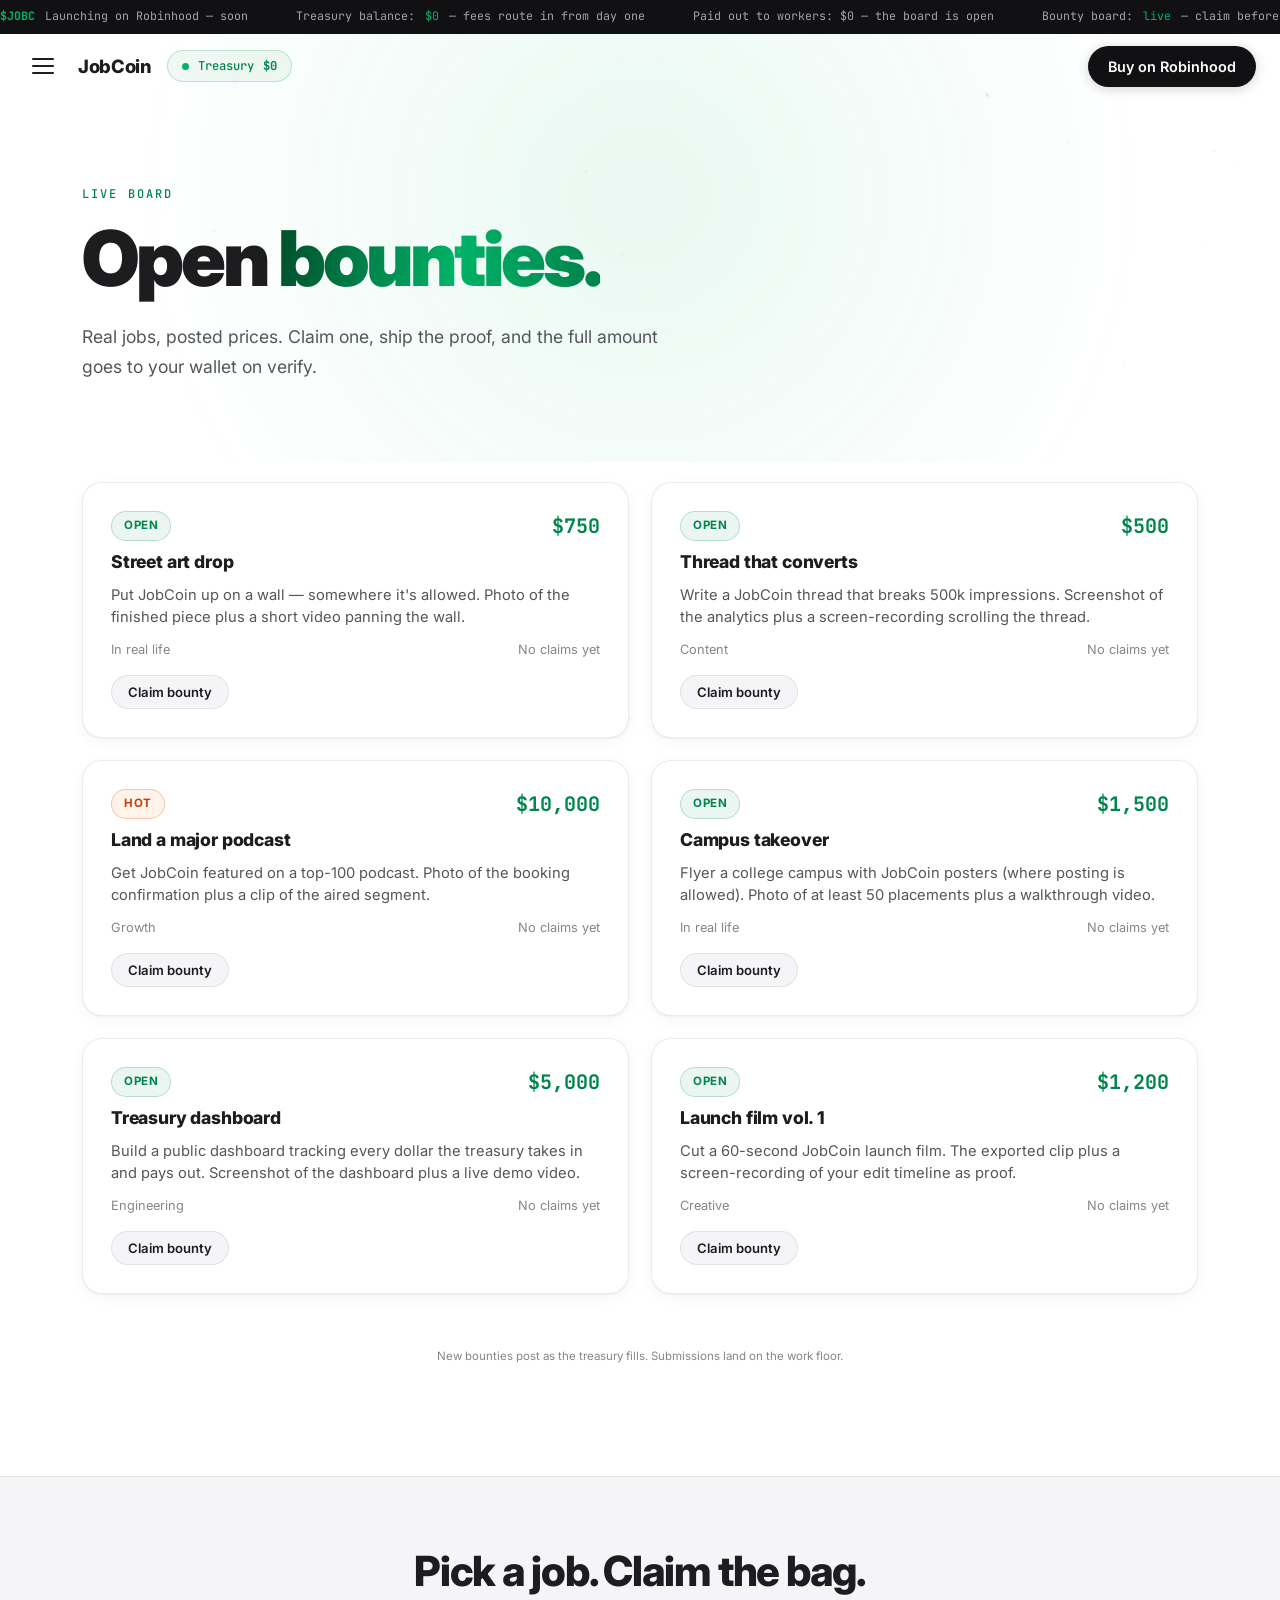
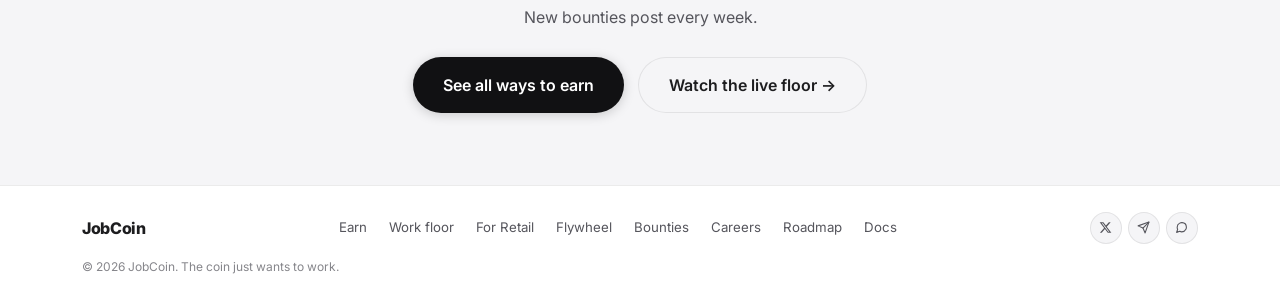
==== bounties.html @ 33c4b246 "first commit Co-authored-by: Cursor <cursoragent@cursor.com>" ====
<!DOCTYPE html>
<html lang="en">
<head>
  <meta charset="UTF-8" />
  <meta name="viewport" content="width=device-width, initial-scale=1.0" />
  <title>Bounties — JobCoin</title>
  <meta name="description" content="Real tasks with posted rewards. Do the job, submit proof, get paid to your wallet." />
  <link rel="preconnect" href="https://fonts.googleapis.com" />
  <link rel="preconnect" href="https://fonts.gstatic.com" crossorigin />
  <link href="https://fonts.googleapis.com/css2?family=Inter:wght@400;500;600;700;800;900&family=JetBrains+Mono:wght@400;500;700&display=swap" rel="stylesheet" />
  <link rel="icon" type="image/png" href="img/favicon.png" />
  <link rel="stylesheet" href="css/style.css" />
</head>
<body>

  <canvas id="bg-canvas"></canvas>

  <header class="topbar" id="nav">
    <div class="ticker-wrap">
      <div class="ticker" id="ticker"></div>
    </div>
    <div class="nav-inner">
      <div class="nav-left">
        <button class="nav-burger" id="nav-burger" aria-label="Menu">
          <span></span><span></span><span></span>
        </button>
        <a href="index.html" class="nav-logo">JobCoin</a>
        <span class="treasury-pill"><span class="pulse-dot"></span>Treasury <strong>$0</strong></span>
      </div>
      <div class="nav-actions">
        <a href="#" class="btn btn-primary" data-mock="robinhood">Buy on Robinhood</a>
      </div>
    </div>
  </header>

  <aside class="sidebar" id="sidebar" aria-label="Menu">
    <div class="sidebar-head">
      <span class="nav-logo">JobCoin</span>
      <button class="sidebar-close" id="sidebar-close" aria-label="Close menu">&times;</button>
    </div>
    <div class="sidebar-label">The Coin</div>
    <nav class="sidebar-links">
      <a href="index.html">Home</a>
      <a href="earn.html">How you earn</a>
      <a href="work.html">Work floor</a>
      <a href="retail.html">Built for retail</a>
      <a href="flywheel.html">The flywheel</a>
      <a href="bounties.html" class="active">Bounties</a>
      <a href="careers.html">Careers</a>
      <a href="roadmap.html">Roadmap</a>
      <a href="docs.html">Docs</a>
    </nav>
    <div class="sidebar-foot">
      <a href="#" class="btn btn-primary" data-mock="robinhood">Buy JobCoin</a>
      <div class="footer-social">
        <a href="https://x.com/jobcoinonrh?s=11" target="_blank" rel="noopener" aria-label="X">
          <svg width="13" height="13" viewBox="0 0 24 24" fill="currentColor"><path d="M18.244 2.25h3.308l-7.227 8.26 8.502 11.24H16.17l-5.214-6.817L4.99 21.75H1.68l7.73-8.835L1.254 2.25H8.08l4.713 6.231zm-1.161 17.52h1.833L7.084 4.126H5.117z"/></svg>
        </a>
        <a href="#" data-mock="social" aria-label="Telegram">
          <svg width="13" height="13" viewBox="0 0 24 24" fill="none" stroke="currentColor" stroke-width="2" stroke-linecap="round" stroke-linejoin="round"><line x1="22" y1="2" x2="11" y2="13"/><polygon points="22 2 15 22 11 13 2 9 22 2"/></svg>
        </a>
        <a href="#" data-mock="social" aria-label="Discord">
          <svg width="13" height="13" viewBox="0 0 24 24" fill="none" stroke="currentColor" stroke-width="2" stroke-linecap="round" stroke-linejoin="round"><path d="M21 11.5a8.38 8.38 0 0 1-.9 3.8 8.5 8.5 0 0 1-7.6 4.7 8.38 8.38 0 0 1-3.8-.9L3 21l1.9-5.7a8.38 8.38 0 0 1-.9-3.8 8.5 8.5 0 0 1 4.7-7.6 8.38 8.38 0 0 1 3.8-.9h.5a8.48 8.48 0 0 1 8 8v.5z"/></svg>
        </a>
      </div>
    </div>
  </aside>
  <div class="sidebar-overlay" id="sidebar-overlay"></div>

  <!-- ============ PAGE HERO ============ -->
  <section class="page-hero">
    <div class="hero-glow"></div>
    <div class="container">
      <span class="eyebrow reveal">Live Board</span>
      <h1 class="reveal">Open <span class="gradient-text">bounties.</span></h1>
      <p class="lead reveal">
        Real jobs, posted prices. Claim one, ship the proof, and the full
        amount goes to your wallet on verify.
      </p>
    </div>
  </section>

  <!-- ============ OPEN BOUNTIES ============ -->
  <section class="section" style="padding-top: 20px;">
    <div class="container">
      <div class="bounty-grid">
        <div class="bounty tilt reveal">
          <div class="bounty-top">
            <span class="tag tag-live">Open</span>
            <span class="bounty-pay">$750</span>
          </div>
          <h4>Street art drop</h4>
          <p>Put JobCoin up on a wall — somewhere it's allowed. Photo of the finished piece plus a short video panning the wall.</p>
          <div class="bounty-meta">
            <span>In real life</span>
            <span>No claims yet</span>
          </div>
          <button class="btn btn-secondary btn-sm claim-btn"
            data-title="Street art drop"
            data-pay="$750"
            data-type="In real life"
            data-proof="Photo of the finished piece + a short video panning the wall.">Claim bounty</button>
        </div>
        <div class="bounty tilt reveal">
          <div class="bounty-top">
            <span class="tag tag-live">Open</span>
            <span class="bounty-pay">$500</span>
          </div>
          <h4>Thread that converts</h4>
          <p>Write a JobCoin thread that breaks 500k impressions. Screenshot of the analytics plus a screen-recording scrolling the thread.</p>
          <div class="bounty-meta">
            <span>Content</span>
            <span>No claims yet</span>
          </div>
          <button class="btn btn-secondary btn-sm claim-btn"
            data-title="Thread that converts"
            data-pay="$500"
            data-type="Content"
            data-proof="Screenshot of the analytics + a screen-recording scrolling the thread.">Claim bounty</button>
        </div>
        <div class="bounty tilt reveal">
          <div class="bounty-top">
            <span class="tag tag-hot">Hot</span>
            <span class="bounty-pay">$10,000</span>
          </div>
          <h4>Land a major podcast</h4>
          <p>Get JobCoin featured on a top-100 podcast. Photo of the booking confirmation plus a clip of the aired segment.</p>
          <div class="bounty-meta">
            <span>Growth</span>
            <span>No claims yet</span>
          </div>
          <button class="btn btn-secondary btn-sm claim-btn"
            data-title="Land a major podcast"
            data-pay="$10,000"
            data-type="Growth"
            data-proof="Photo of the booking confirmation + a clip of the aired segment.">Claim bounty</button>
        </div>
        <div class="bounty tilt reveal">
          <div class="bounty-top">
            <span class="tag tag-live">Open</span>
            <span class="bounty-pay">$1,500</span>
          </div>
          <h4>Campus takeover</h4>
          <p>Flyer a college campus with JobCoin posters (where posting is allowed). Photo of at least 50 placements plus a walkthrough video.</p>
          <div class="bounty-meta">
            <span>In real life</span>
            <span>No claims yet</span>
          </div>
          <button class="btn btn-secondary btn-sm claim-btn"
            data-title="Campus takeover"
            data-pay="$1,500"
            data-type="In real life"
            data-proof="Photo of at least 50 placements + a walkthrough video.">Claim bounty</button>
        </div>
        <div class="bounty tilt reveal">
          <div class="bounty-top">
            <span class="tag tag-live">Open</span>
            <span class="bounty-pay">$5,000</span>
          </div>
          <h4>Treasury dashboard</h4>
          <p>Build a public dashboard tracking every dollar the treasury takes in and pays out. Screenshot of the dashboard plus a live demo video.</p>
          <div class="bounty-meta">
            <span>Engineering</span>
            <span>No claims yet</span>
          </div>
          <button class="btn btn-secondary btn-sm claim-btn"
            data-title="Treasury dashboard"
            data-pay="$5,000"
            data-type="Engineering"
            data-proof="Screenshot of the dashboard + a live demo video.">Claim bounty</button>
        </div>
        <div class="bounty tilt reveal">
          <div class="bounty-top">
            <span class="tag tag-live">Open</span>
            <span class="bounty-pay">$1,200</span>
          </div>
          <h4>Launch film vol. 1</h4>
          <p>Cut a 60-second JobCoin launch film. The exported clip plus a screen-recording of your edit timeline as proof.</p>
          <div class="bounty-meta">
            <span>Creative</span>
            <span>No claims yet</span>
          </div>
          <button class="btn btn-secondary btn-sm claim-btn"
            data-title="Launch film vol. 1"
            data-pay="$1,200"
            data-type="Creative"
            data-proof="The exported clip + a screen-recording of your edit timeline.">Claim bounty</button>
        </div>
      </div>
      <div class="section-cta reveal">
        <span class="composer-note" style="margin: 0;">New bounties post as the treasury fills. Submissions land on the work floor.</span>
      </div>
    </div>
  </section>

  <!-- ============ CTA ============ -->
  <section class="cta-band">
    <div class="container reveal">
      <h2>Pick a job. Claim the bag.</h2>
      <p>New bounties post every week.</p>
      <div class="hero-cta">
        <a href="earn.html" class="btn btn-primary btn-lg">See all ways to earn</a>
        <a href="work.html#floor" class="btn btn-secondary btn-lg">Watch the live floor →</a>
      </div>
    </div>
  </section>

  <footer class="footer">
    <div class="container footer-row">
      <a href="index.html" class="footer-logo">JobCoin</a>
      <nav class="footer-links">
        <a href="earn.html">Earn</a>
        <a href="work.html">Work floor</a>
        <a href="retail.html">For Retail</a>
        <a href="flywheel.html">Flywheel</a>
        <a href="bounties.html">Bounties</a>
        <a href="careers.html">Careers</a>
        <a href="roadmap.html">Roadmap</a>
        <a href="docs.html">Docs</a>
      </nav>
      <div class="footer-social">
        <a href="https://x.com/jobcoinonrh?s=11" target="_blank" rel="noopener" aria-label="X">
          <svg width="13" height="13" viewBox="0 0 24 24" fill="currentColor"><path d="M18.244 2.25h3.308l-7.227 8.26 8.502 11.24H16.17l-5.214-6.817L4.99 21.75H1.68l7.73-8.835L1.254 2.25H8.08l4.713 6.231zm-1.161 17.52h1.833L7.084 4.126H5.117z"/></svg>
        </a>
        <a href="#" data-mock="social" aria-label="Telegram">
          <svg width="13" height="13" viewBox="0 0 24 24" fill="none" stroke="currentColor" stroke-width="2" stroke-linecap="round" stroke-linejoin="round"><line x1="22" y1="2" x2="11" y2="13"/><polygon points="22 2 15 22 11 13 2 9 22 2"/></svg>
        </a>
        <a href="#" data-mock="social" aria-label="Discord">
          <svg width="13" height="13" viewBox="0 0 24 24" fill="none" stroke="currentColor" stroke-width="2" stroke-linecap="round" stroke-linejoin="round"><path d="M21 11.5a8.38 8.38 0 0 1-.9 3.8 8.5 8.5 0 0 1-7.6 4.7 8.38 8.38 0 0 1-3.8-.9L3 21l1.9-5.7a8.38 8.38 0 0 1-.9-3.8 8.5 8.5 0 0 1 4.7-7.6 8.38 8.38 0 0 1 3.8-.9h.5a8.48 8.48 0 0 1 8 8v.5z"/></svg>
        </a>
      </div>
    </div>
    <div class="container footer-note">© 2026 JobCoin. The coin just wants to work.</div>
  </footer>

  <!-- ============ CLAIM WIZARD MODAL ============ -->
  <div class="modal-overlay" id="wiz-overlay">
    <div class="modal" role="dialog" aria-modal="true">
      <div class="modal-head">
        <div class="modal-title"><b id="wiz-bounty-name">Bounty</b><span id="wiz-type">Type</span></div>
        <button class="modal-close" id="wiz-close" aria-label="Close">&times;</button>
      </div>
      <div class="wiz-progress"><i class="on"></i><i></i><i></i><i></i><i></i></div>

      <!-- Step 1: claim -->
      <div class="wiz-step on">
        <span class="wiz-kicker">Step 1 of 5 — Claim</span>
        <h4>Claim this bounty</h4>
        <p>Claiming reserves your spot. You can work on it right away — the reward is paid once your proof is verified.</p>
        <div class="wiz-reward">
          <span>Posted reward</span>
          <b id="wiz-reward-amount">$0</b>
        </div>
        <div class="wiz-reqs">
          <div class="wiz-req"><i>✓</i><span id="wiz-proof-note">Proof requirements.</span></div>
          <div class="wiz-req"><i>✓</i><span>The posted amount is the paid amount — no cuts, no fees off your end.</span></div>
          <div class="wiz-req"><i>✓</i><span>Verification usually completes within 24–48 hours of submission.</span></div>
        </div>
        <div class="wiz-actions">
          <button class="btn btn-primary" id="wiz-claim">Claim &amp; start</button>
        </div>
      </div>

      <!-- Step 2: proof uploads -->
      <div class="wiz-step">
        <span class="wiz-kicker">Step 2 of 5 — Proof</span>
        <h4>Submit your two proofs</h4>
        <p>Every bounty needs both — one photo and one video of the finished work. Both are reviewed together.</p>
        <label class="upload-box" id="wiz-photo">
          <input type="file" id="wiz-photo-file" accept="image/*" />
          <span class="upload-title">Photo proof</span>
          <span class="upload-sub">JPG or PNG — tap to attach</span>
        </label>
        <label class="upload-box" id="wiz-video">
          <input type="file" id="wiz-video-file" accept="video/*" />
          <span class="upload-title">Video proof</span>
          <span class="upload-sub">MP4 or MOV — tap to attach</span>
        </label>
        <div class="wiz-actions">
          <button class="btn btn-secondary" id="wiz-back-2">Back</button>
          <button class="btn btn-primary" id="wiz-next-2" disabled>Continue</button>
        </div>
      </div>

      <!-- Step 3: payout details -->
      <div class="wiz-step">
        <span class="wiz-kicker">Step 3 of 5 — Payout</span>
        <h4>Where should the money go?</h4>
        <p>Your X account is attached to the submission so the team can verify it's you. The reward is sent to the wallet below.</p>
        <div class="field">
          <label for="wiz-x">X account</label>
          <input type="text" id="wiz-x" placeholder="@yourhandle" autocomplete="off" spellcheck="false" />
        </div>
        <div class="field">
          <label for="wiz-wallet">Payout wallet</label>
          <input type="text" id="wiz-wallet" placeholder="0x…" autocomplete="off" spellcheck="false" />
          <span class="field-hint">Double-check this — payouts are final once sent.</span>
        </div>
        <div class="wiz-actions">
          <button class="btn btn-secondary" id="wiz-back-3">Back</button>
          <button class="btn btn-primary" id="wiz-next-3" disabled>Review submission</button>
        </div>
      </div>

      <!-- Step 4: review + confirm -->
      <div class="wiz-step">
        <span class="wiz-kicker">Step 4 of 5 — Review</span>
        <h4>Confirm everything</h4>
        <p>This is exactly what the verification team will see.</p>
        <div class="review-list">
          <div class="review-row"><span>Bounty</span><b id="rv-bounty">—</b></div>
          <div class="review-row"><span>Reward</span><b id="rv-reward">—</b></div>
          <div class="review-row"><span>Photo proof</span><b class="ok" id="rv-photo">Attached ✓</b></div>
          <div class="review-row"><span>Video proof</span><b class="ok" id="rv-video">Attached ✓</b></div>
          <div class="review-row"><span>X account</span><b id="rv-x">—</b></div>
          <div class="review-row"><span>Payout wallet</span><b id="rv-wallet">—</b></div>
        </div>
        <div class="wiz-actions">
          <button class="btn btn-secondary" id="wiz-back-4">Back</button>
          <button class="btn btn-primary" id="wiz-confirm">Confirm &amp; submit</button>
        </div>
      </div>

      <!-- Step 5: success -->
      <div class="wiz-step">
        <div class="wiz-success">
          <div class="success-check">✓</div>
          <h4>Submitted for verification</h4>
          <p>Your submission is live on the work floor with everyone else's. Once your proof checks out, the full reward is sent to your wallet — usually within 48 hours.</p>
          <span class="wiz-ref" id="wiz-refid">Submission ref: —</span>
        </div>
        <div class="wiz-actions" style="justify-content: center;">
          <a href="work.html" class="btn btn-secondary">See it on the floor</a>
          <button class="btn btn-primary" id="wiz-done">Done</button>
        </div>
      </div>
    </div>
  </div>

  <div class="toast" id="toast">
    <span class="toast-dot"></span>
    <span class="toast-text" id="toast-text">Coming soon</span>
  </div>

  <script src="js/main.js" defer></script>
</body>
</html>
---- css/style.css ----
/* ============================================================
   JobCoin — style.css
   Clean, light, professional. White background, Robinhood-green
   accents, wojak meme imagery, multi-page layout.
   ============================================================ */

:root {
  --bg: #ffffff;
  --bg-alt: #f5f5f7;
  --border: rgba(0, 0, 0, 0.08);
  --border-strong: rgba(0, 0, 0, 0.16);
  --text: #1d1d1f;
  --text-dim: #55555c;
  --text-faint: #86868b;
  --green: #00854d;
  --green-bright: #00b368;
  --green-deep: #00552f;
  --ink: #111113;
  --radius: 20px;
  --shadow-sm: 0 1px 2px rgba(0, 0, 0, 0.05), 0 4px 16px rgba(0, 0, 0, 0.04);
  --shadow-lift: 0 18px 50px rgba(0, 0, 0, 0.14);
  --font: "Inter", -apple-system, BlinkMacSystemFont, "Segoe UI", sans-serif;
  --mono: "JetBrains Mono", monospace;
  --ease: cubic-bezier(0.22, 1, 0.36, 1);
}

* { margin: 0; padding: 0; box-sizing: border-box; }

html { scroll-behavior: smooth; }

body {
  font-family: var(--font);
  background: var(--bg);
  color: var(--text);
  -webkit-font-smoothing: antialiased;
  overflow-x: hidden;
  line-height: 1.5;
}

::selection { background: rgba(0, 179, 104, 0.2); }

.container {
  max-width: 1180px;
  margin: 0 auto;
  padding: 0 32px;
}

/* ---------- ambient background canvas ---------- */
#bg-canvas {
  position: fixed;
  inset: 0;
  z-index: 0;
  pointer-events: none;
  opacity: 0.5;
}

.hero, .page-hero, .stats, .section, .final-cta, .cta-band,
.footer, .toast {
  position: relative;
  z-index: 1;
}

/* ---------- typography ---------- */
h1, h2, h3, h4 { font-weight: 800; letter-spacing: -0.03em; line-height: 1.06; }

h2 { font-size: clamp(2.2rem, 4.5vw, 3.6rem); }
h3 { font-size: 1.35rem; letter-spacing: -0.02em; }
h4 { font-size: 1.1rem; letter-spacing: -0.01em; }

.gradient-text {
  background: linear-gradient(100deg, var(--green-deep) 5%, var(--green-bright) 55%, var(--green) 95%);
  -webkit-background-clip: text;
  background-clip: text;
  -webkit-text-fill-color: transparent;
}

.eyebrow {
  display: inline-block;
  font-family: var(--mono);
  font-size: 0.75rem;
  font-weight: 500;
  letter-spacing: 0.18em;
  text-transform: uppercase;
  color: var(--green);
  margin-bottom: 18px;
}

.lead {
  color: var(--text-dim);
  font-size: 1.1rem;
  line-height: 1.7;
}

/* ---------- buttons ---------- */
.btn {
  display: inline-flex;
  align-items: center;
  gap: 8px;
  padding: 10px 20px;
  border-radius: 999px;
  font-family: var(--font);
  font-size: 0.9rem;
  font-weight: 600;
  text-decoration: none;
  cursor: pointer;
  border: none;
  transition: transform 0.35s var(--ease), box-shadow 0.35s var(--ease),
    background 0.25s ease, border-color 0.25s ease, color 0.25s ease;
  white-space: nowrap;
}

.btn:active { transform: scale(0.97); }

.btn-primary {
  background: var(--ink);
  color: #ffffff;
  box-shadow: 0 2px 12px rgba(0, 0, 0, 0.18);
}
.btn-primary:hover {
  transform: translateY(-2px);
  background: #26262b;
  box-shadow: 0 8px 28px rgba(0, 0, 0, 0.22);
}

.btn-secondary {
  background: var(--bg-alt);
  color: var(--text);
  border: 1px solid var(--border);
}
.btn-secondary:hover {
  background: #ececef;
  border-color: var(--border-strong);
  transform: translateY(-2px);
}
.btn-secondary:disabled { opacity: 0.45; cursor: default; transform: none; }

.btn-ghost { background: transparent; color: var(--text-dim); }
.btn-ghost:hover { color: var(--text); }

.btn-lg { padding: 15px 30px; font-size: 1rem; }
.btn-icon { padding: 10px 12px; }
.btn-icon.btn-lg { padding: 15px 17px; }
.btn-sm { padding: 8px 16px; font-size: 0.82rem; }

/* ---------- top bar (ticker strip + nav) ---------- */
.topbar {
  position: fixed;
  top: 0; left: 0; right: 0;
  z-index: 100;
  background: transparent;
  border-bottom: 1px solid transparent;
  transition: background 0.35s ease, border-color 0.35s ease;
}
.topbar.scrolled {
  background: #ffffff;
  border-bottom-color: var(--border);
}

.nav-inner {
  max-width: 1280px;
  margin: 0 auto;
  padding: 12px 24px;
  display: flex;
  align-items: center;
  justify-content: space-between;
  gap: 24px;
}

.nav-left {
  display: flex;
  align-items: center;
  gap: 16px;
}

.nav-logo {
  text-decoration: none;
  color: var(--text);
  font-weight: 800;
  font-size: 1.15rem;
  letter-spacing: -0.02em;
}

.treasury-pill {
  display: inline-flex;
  align-items: center;
  gap: 9px;
  padding: 6px 14px;
  border-radius: 999px;
  background: rgba(0, 133, 77, 0.06);
  border: 1px solid rgba(0, 133, 77, 0.2);
  color: var(--green);
  font-family: var(--mono);
  font-size: 0.76rem;
  font-weight: 500;
}
.treasury-pill strong { font-weight: 700; }

.pulse-dot {
  width: 7px; height: 7px;
  border-radius: 50%;
  background: var(--green-bright);
  animation: pulse 2s infinite;
  flex-shrink: 0;
}

.nav-actions { display: flex; gap: 10px; align-items: center; }

.nav-burger {
  display: flex;
  flex-direction: column;
  gap: 5px;
  background: none;
  border: none;
  cursor: pointer;
  padding: 8px;
}
.nav-burger span {
  width: 22px; height: 2px;
  background: var(--text);
  border-radius: 2px;
  transition: transform 0.3s var(--ease), opacity 0.3s ease;
}
.nav-burger.open span:nth-child(1) { transform: translateY(7px) rotate(45deg); }
.nav-burger.open span:nth-child(2) { opacity: 0; }
.nav-burger.open span:nth-child(3) { transform: translateY(-7px) rotate(-45deg); }

/* ---------- left sidebar (retractable) ---------- */
.sidebar {
  position: fixed;
  top: 0; left: 0; bottom: 0;
  width: 300px;
  max-width: 86vw;
  background: #ffffff;
  border-right: 1px solid var(--border);
  z-index: 200;
  transform: translateX(-103%);
  transition: transform 0.45s var(--ease);
  display: flex;
  flex-direction: column;
  padding: 26px 22px;
  overflow-y: auto;
}
.sidebar.open {
  transform: none;
  box-shadow: 0 0 90px rgba(0, 0, 0, 0.18);
}

.sidebar-head {
  display: flex;
  align-items: center;
  justify-content: space-between;
  padding: 0 10px;
}

.sidebar-close {
  background: none;
  border: none;
  cursor: pointer;
  color: var(--text-faint);
  font-size: 1.5rem;
  line-height: 1;
  padding: 4px 8px;
  border-radius: 8px;
  transition: color 0.2s ease, background 0.2s ease;
}
.sidebar-close:hover { color: var(--text); background: var(--bg-alt); }

.sidebar-label {
  font-family: var(--mono);
  font-size: 0.68rem;
  letter-spacing: 0.16em;
  text-transform: uppercase;
  color: var(--text-faint);
  margin: 28px 10px 10px;
}

.sidebar-links {
  display: flex;
  flex-direction: column;
  gap: 2px;
  flex: 1;
}

.sidebar-links a {
  padding: 12px 14px;
  border-radius: 12px;
  color: var(--text-dim);
  font-weight: 600;
  font-size: 0.98rem;
  text-decoration: none;
  transition: color 0.2s ease, background 0.2s ease;
}
.sidebar-links a:hover { color: var(--text); background: rgba(0, 0, 0, 0.04); }
.sidebar-links a.active { color: var(--text); background: var(--bg-alt); }

.sidebar-foot {
  display: flex;
  flex-direction: column;
  gap: 16px;
  padding: 18px 10px 0;
  border-top: 1px solid var(--border);
}
.sidebar-foot .btn { justify-content: center; }

.sidebar-overlay {
  position: fixed;
  inset: 0;
  background: rgba(17, 17, 19, 0.28);
  z-index: 150;
  opacity: 0;
  pointer-events: none;
  transition: opacity 0.35s ease;
}
.sidebar-overlay.show { opacity: 1; pointer-events: auto; }

/* ---------- home hero (single screen, no scroll) ---------- */
.hero {
  min-height: 100svh;
  display: flex;
  align-items: center;
  justify-content: center;
  text-align: center;
  padding: 130px 24px 60px;
  overflow: hidden;
}

.hero-glow {
  position: absolute;
  top: -30%;
  left: 50%;
  transform: translateX(-50%);
  width: 1100px; height: 900px;
  background: radial-gradient(circle, rgba(0, 179, 104, 0.09) 0%, rgba(0, 179, 104, 0.03) 45%, transparent 70%);
  pointer-events: none;
  filter: blur(24px);
}

.hero-content { position: relative; max-width: 980px; }

.hero-title {
  font-size: clamp(3.2rem, 8vw, 6.6rem);
  font-weight: 900;
  letter-spacing: -0.045em;
  line-height: 0.98;
  margin-bottom: 26px;
}

.hero-sub {
  font-size: clamp(1.05rem, 2vw, 1.25rem);
  color: var(--text-dim);
  margin: 0 auto 40px;
}

.hero-cta {
  display: flex;
  gap: 14px;
  justify-content: center;
  flex-wrap: wrap;
}

.hero-stats {
  display: grid;
  grid-template-columns: repeat(3, 1fr);
  gap: 24px;
  max-width: 780px;
  margin: 80px auto 0;
}

/* ---------- page hero (subpages) ---------- */
.page-hero {
  padding: 180px 0 80px;
  overflow: hidden;
}

.page-hero .hero-glow { top: -55%; }

.page-hero h1 {
  font-size: clamp(2.8rem, 6vw, 5rem);
  font-weight: 900;
  letter-spacing: -0.04em;
  line-height: 1;
  margin-bottom: 24px;
  max-width: 800px;
}

.page-hero .lead { max-width: 620px; }

/* ---------- ticker strip (lives at the very top of the topbar) ---------- */
.ticker-wrap {
  background: var(--ink);
  overflow: hidden;
  padding: 8px 0;
}

.ticker {
  display: flex;
  gap: 48px;
  width: max-content;
  animation: ticker-scroll 40s linear infinite;
  font-family: var(--mono);
  font-size: 0.73rem;
}

.ticker span { display: flex; gap: 10px; align-items: center; white-space: nowrap; color: rgba(255, 255, 255, 0.62); }
.ticker .up { color: var(--green-bright); }
.ticker .coin-sym { color: var(--green-bright); font-weight: 700; }

@keyframes ticker-scroll {
  from { transform: translateX(0); }
  to { transform: translateX(-50%); }
}

/* ---------- stats ---------- */
.stat { text-align: center; }

.stat-value {
  font-size: clamp(2rem, 4vw, 3rem);
  font-weight: 800;
  letter-spacing: -0.03em;
  color: var(--text);
  font-variant-numeric: tabular-nums;
}

.stat-label {
  margin-top: 8px;
  color: var(--text-faint);
  font-size: 0.85rem;
  font-weight: 500;
}

/* ---------- sections ---------- */
.section { padding: 110px 0; }

.section-alt { background: var(--bg-alt); }

.section-head { max-width: 640px; margin-bottom: 64px; }

.section-head p {
  margin-top: 22px;
  color: var(--text-dim);
  font-size: 1.08rem;
  line-height: 1.65;
}

.section-cta { text-align: center; margin-top: 48px; }

/* ---------- explore grid (home) ---------- */
.explore-grid {
  display: grid;
  grid-template-columns: repeat(3, 1fr);
  gap: 22px;
}

.explore-card {
  position: relative;
  display: block;
  text-decoration: none;
  color: var(--text);
  background: #ffffff;
  border: 1px solid var(--border);
  border-radius: var(--radius);
  padding: 32px 28px;
  box-shadow: var(--shadow-sm);
  will-change: transform;
}

.explore-num {
  display: block;
  font-family: var(--mono);
  font-size: 0.78rem;
  font-weight: 700;
  color: var(--green);
  margin-bottom: 18px;
}

.explore-card h3 { margin-bottom: 10px; }
.explore-card p { color: var(--text-dim); font-size: 0.92rem; line-height: 1.6; }

.explore-arrow {
  position: absolute;
  top: 28px; right: 28px;
  color: var(--text-faint);
  font-size: 1.1rem;
  transition: transform 0.3s var(--ease), color 0.2s ease;
}
.explore-card:hover .explore-arrow { transform: translateX(4px); color: var(--green); }

/* ---------- split layouts (text + image) ---------- */
.split-layout {
  display: grid;
  grid-template-columns: 1.05fr 0.95fr;
  gap: 80px;
  align-items: center;
}

.split-p {
  margin-top: 22px;
  color: var(--text-dim);
  font-size: 1.05rem;
  line-height: 1.7;
  max-width: 540px;
}

.split-p + .split-p { margin-top: 16px; }

.check-list {
  margin-top: 36px;
  display: flex;
  flex-direction: column;
  gap: 20px;
}

.check-item { display: flex; gap: 16px; align-items: flex-start; }

.check-mark {
  flex-shrink: 0;
  width: 26px; height: 26px;
  display: grid;
  place-items: center;
  border-radius: 50%;
  background: rgba(0, 133, 77, 0.09);
  border: 1px solid rgba(0, 133, 77, 0.25);
  color: var(--green);
  font-size: 0.8rem;
  font-weight: 800;
  margin-top: 1px;
}

.check-item p { color: var(--text-dim); font-size: 0.97rem; line-height: 1.55; }
.check-item strong { color: var(--text); }

/* frameless meme image (white-background art) */
.meme-float {
  max-width: 420px;
  justify-self: center;
  will-change: transform;
}
.meme-float img {
  display: block;
  width: 100%;
  mix-blend-mode: multiply; /* melts the white bg into the page */
}
.meme-float figcaption {
  margin-top: 14px;
  font-family: var(--mono);
  font-size: 0.72rem;
  letter-spacing: 0.1em;
  text-transform: uppercase;
  color: var(--text-faint);
  text-align: center;
}

/* framed scene image (photos with backgrounds) */
.photo-frame {
  max-width: 440px;
  justify-self: center;
  border-radius: var(--radius);
  overflow: hidden;
  border: 1px solid var(--border);
  box-shadow: var(--shadow-lift);
  will-change: transform;
}
.photo-frame img { display: block; width: 100%; }

/* ---------- cards ---------- */
.cards-3 {
  display: grid;
  grid-template-columns: repeat(3, 1fr);
  gap: 22px;
}

.card {
  background: #ffffff;
  border: 1px solid var(--border);
  border-radius: var(--radius);
  padding: 34px 30px;
  box-shadow: var(--shadow-sm);
  will-change: transform;
}

.card-num {
  display: block;
  font-family: var(--mono);
  font-size: 0.8rem;
  font-weight: 700;
  color: var(--green);
  margin-bottom: 20px;
}

.card h3 { margin-bottom: 12px; }
.card p { color: var(--text-dim); font-size: 0.95rem; line-height: 1.65; }
.card p + p { margin-top: 12px; }

.card-link {
  display: inline-block;
  margin-top: 20px;
  color: var(--green);
  font-size: 0.88rem;
  font-weight: 600;
  cursor: pointer;
  text-decoration: none;
  transition: opacity 0.2s ease;
}
.card-link:hover { opacity: 0.7; }

/* ---------- payout strip ---------- */
.payout-strip {
  display: grid;
  grid-template-columns: repeat(4, 1fr);
  gap: 20px;
}

.payout {
  background: #ffffff;
  border: 1px solid var(--border);
  border-radius: var(--radius);
  padding: 26px 24px;
  box-shadow: var(--shadow-sm);
  will-change: transform;
}

.payout-amount {
  font-family: var(--mono);
  font-size: 1.3rem;
  font-weight: 700;
  color: var(--green);
  display: block;
  margin-bottom: 10px;
}

.payout h4 { margin-bottom: 6px; font-size: 1rem; }
.payout p { color: var(--text-faint); font-size: 0.83rem; line-height: 1.5; }

/* ---------- flywheel loop diagram ---------- */
.loop-row {
  display: grid;
  grid-template-columns: 1fr auto 1fr auto 1fr;
  gap: 18px;
  align-items: stretch;
}

.loop-card {
  background: #ffffff;
  border: 1px solid var(--border);
  border-radius: var(--radius);
  padding: 30px 26px;
  box-shadow: var(--shadow-sm);
  will-change: transform;
}

.loop-num {
  display: block;
  font-family: var(--mono);
  font-size: 0.78rem;
  font-weight: 700;
  color: var(--green);
  margin-bottom: 14px;
}

.loop-card h3 { margin-bottom: 10px; font-size: 1.2rem; }
.loop-card p { color: var(--text-dim); font-size: 0.92rem; line-height: 1.6; }

.loop-arrow {
  align-self: center;
  color: var(--green);
  font-size: 1.6rem;
  font-weight: 700;
}

.loop-repeat {
  margin-top: 28px;
  text-align: center;
  font-family: var(--mono);
  font-size: 0.8rem;
  letter-spacing: 0.14em;
  text-transform: uppercase;
  color: var(--text-faint);
}
.loop-repeat span { color: var(--green); font-weight: 700; }

/* ---------- flywheel steps ---------- */
.fly-steps { margin-top: 44px; display: flex; flex-direction: column; gap: 30px; }

.fly-step { display: flex; gap: 22px; align-items: flex-start; }

.fly-num {
  font-family: var(--mono);
  font-size: 0.8rem;
  font-weight: 700;
  color: var(--green);
  border: 1px solid rgba(0, 133, 77, 0.28);
  border-radius: 10px;
  padding: 8px 11px;
  flex-shrink: 0;
  background: #ffffff;
}

.fly-step h4 { margin-bottom: 6px; }
.fly-step p { color: var(--text-dim); font-size: 0.93rem; line-height: 1.6; }

/* ---------- bounty steps ---------- */
.steps {
  display: grid;
  grid-template-columns: repeat(4, 1fr);
  gap: 20px;
  margin-bottom: 64px;
}

.step {
  background: #ffffff;
  border: 1px solid var(--border);
  border-radius: var(--radius);
  padding: 28px 24px;
  box-shadow: var(--shadow-sm);
}

.step-index {
  display: block;
  font-family: var(--mono);
  font-size: 1.7rem;
  font-weight: 700;
  color: var(--green);
  margin-bottom: 14px;
  line-height: 1;
}

.step h4 { margin-bottom: 8px; }
.step p { color: var(--text-dim); font-size: 0.88rem; line-height: 1.55; }

/* ---------- bounties ---------- */
.bounty-grid {
  display: grid;
  grid-template-columns: repeat(2, 1fr);
  gap: 22px;
}

.bounty {
  background: #ffffff;
  border: 1px solid var(--border);
  border-radius: var(--radius);
  padding: 28px;
  box-shadow: var(--shadow-sm);
  will-change: transform;
  display: flex;
  flex-direction: column;
  gap: 12px;
}

.bounty-top {
  display: flex;
  justify-content: space-between;
  align-items: center;
}

.tag {
  font-size: 0.72rem;
  font-weight: 700;
  letter-spacing: 0.05em;
  padding: 5px 12px;
  border-radius: 999px;
  text-transform: uppercase;
}
.tag-live { background: rgba(0, 133, 77, 0.08); color: var(--green); border: 1px solid rgba(0, 133, 77, 0.22); }
.tag-hot { background: #fff3ea; color: #c2410c; border: 1px solid rgba(194, 65, 12, 0.25); }
.tag-done { background: var(--bg-alt); color: var(--text-faint); border: 1px solid var(--border); }

.bounty-pay {
  font-family: var(--mono);
  font-weight: 700;
  font-size: 1.25rem;
  color: var(--green);
}

.bounty p { color: var(--text-dim); font-size: 0.92rem; flex: 1; }

.bounty-meta {
  display: flex;
  justify-content: space-between;
  color: var(--text-faint);
  font-size: 0.8rem;
  padding-bottom: 4px;
}

.bounty .btn { align-self: flex-start; }

/* ---------- careers ---------- */
.jobs-list {
  display: flex;
  flex-direction: column;
  border: 1px solid var(--border);
  border-radius: var(--radius);
  overflow: hidden;
  background: #ffffff;
  box-shadow: var(--shadow-sm);
}

.job-row {
  display: flex;
  justify-content: space-between;
  align-items: center;
  gap: 24px;
  padding: 28px 32px;
  border-bottom: 1px solid var(--border);
  cursor: pointer;
  transition: background 0.25s ease, padding-left 0.3s var(--ease);
}
.job-row:last-child { border-bottom: none; }
.job-row:hover { background: #fafafa; padding-left: 40px; }

.job-info h4 { margin-bottom: 5px; font-size: 1.15rem; }
.job-info p { color: var(--text-dim); font-size: 0.9rem; }

.job-right {
  display: flex;
  align-items: center;
  gap: 28px;
  flex-shrink: 0;
}

.job-salary {
  font-family: var(--mono);
  font-size: 0.85rem;
  color: var(--green);
  background: rgba(0, 133, 77, 0.07);
  border: 1px solid rgba(0, 133, 77, 0.18);
  padding: 6px 14px;
  border-radius: 999px;
}

.job-apply { color: var(--green); font-weight: 600; font-size: 0.9rem; }

/* ---------- roadmap ---------- */
.timeline {
  position: relative;
  max-width: 720px;
  margin: 0 auto;
  padding-left: 36px;
}

.timeline::before {
  content: "";
  position: absolute;
  left: 8px; top: 8px; bottom: 8px;
  width: 2px;
  background: linear-gradient(180deg, var(--green-bright), rgba(0, 179, 104, 0.35) 40%, var(--border) 75%);
}

.tl-item { position: relative; padding-bottom: 40px; }
.tl-item:last-child { padding-bottom: 0; }

.tl-dot {
  position: absolute;
  left: -36px; top: 26px;
  width: 18px; height: 18px;
  border-radius: 50%;
  background: var(--bg);
  border: 2px solid var(--text-faint);
  transform: translateX(0.5px);
}
.tl-item.done .tl-dot { background: var(--green-bright); border-color: var(--green-bright); box-shadow: 0 0 14px rgba(0,179,104,0.45); }
.tl-item.active .tl-dot { border-color: var(--green); box-shadow: 0 0 14px rgba(0,133,77,0.35); }
.tl-item.active .tl-dot::after {
  content: "";
  position: absolute;
  inset: 3px;
  border-radius: 50%;
  background: var(--green);
  animation: pulse 2s infinite;
}

@keyframes pulse {
  0% { box-shadow: 0 0 0 0 rgba(0, 179, 104, 0.4); }
  70% { box-shadow: 0 0 0 10px rgba(0, 179, 104, 0); }
  100% { box-shadow: 0 0 0 0 rgba(0, 179, 104, 0); }
}

.tl-card {
  background: #ffffff;
  border: 1px solid var(--border);
  border-radius: var(--radius);
  padding: 26px 30px;
  box-shadow: var(--shadow-sm);
  transition: border-color 0.3s ease, box-shadow 0.3s ease;
}
.tl-card:hover { border-color: var(--border-strong); box-shadow: var(--shadow-lift); }

.tl-phase {
  font-family: var(--mono);
  font-size: 0.72rem;
  letter-spacing: 0.12em;
  text-transform: uppercase;
  color: var(--text-faint);
}
.tl-item.done .tl-phase, .tl-item.active .tl-phase { color: var(--green); }

.tl-card h4 { margin: 10px 0 8px; font-size: 1.3rem; }
.tl-card p { color: var(--text-dim); font-size: 0.93rem; }

/* ---------- docs ---------- */
.docs-grid {
  display: grid;
  grid-template-columns: repeat(4, 1fr);
  gap: 20px;
}

.doc-card {
  display: block;
  text-decoration: none;
  color: var(--text);
  background: #ffffff;
  border: 1px solid var(--border);
  border-radius: var(--radius);
  padding: 30px 26px;
  box-shadow: var(--shadow-sm);
  will-change: transform;
}

.doc-num {
  display: block;
  font-family: var(--mono);
  font-size: 0.8rem;
  font-weight: 700;
  color: var(--green);
  margin-bottom: 18px;
}

.doc-card h4 { margin-bottom: 10px; }
.doc-card p { color: var(--text-dim); font-size: 0.87rem; line-height: 1.55; }

/* ---------- final cta (home) + cta band (subpages) ---------- */
.final-cta {
  position: relative;
  text-align: center;
  padding: 130px 0;
  overflow: hidden;
}

.final-glow {
  position: absolute;
  bottom: -45%;
  left: 50%;
  transform: translateX(-50%);
  width: 1000px; height: 700px;
  background: radial-gradient(ellipse, rgba(0, 179, 104, 0.1), transparent 65%);
  pointer-events: none;
}

.final-cta h2 { margin-bottom: 18px; }
.final-cta p { color: var(--text-dim); font-size: 1.1rem; margin-bottom: 40px; }

.cta-band {
  border-top: 1px solid var(--border);
  background: var(--bg-alt);
  padding: 72px 0;
  text-align: center;
}

.cta-band h2 { font-size: clamp(1.8rem, 3.5vw, 2.6rem); margin-bottom: 12px; }
.cta-band p { color: var(--text-dim); margin-bottom: 28px; }

/* ---------- footer (compact) ---------- */
.footer {
  border-top: 1px solid var(--border);
  padding: 26px 0 22px;
  background: #ffffff;
}

.footer-row {
  display: flex;
  align-items: center;
  justify-content: space-between;
  gap: 18px 28px;
  flex-wrap: wrap;
}

.footer-logo {
  font-weight: 800;
  font-size: 1rem;
  letter-spacing: -0.02em;
  color: var(--text);
  text-decoration: none;
}

.footer-links {
  display: flex;
  gap: 2px 6px;
  flex-wrap: wrap;
}

.footer-links a {
  color: var(--text-dim);
  text-decoration: none;
  font-size: 0.83rem;
  padding: 4px 8px;
  border-radius: 999px;
  transition: color 0.2s ease;
}
.footer-links a:hover { color: var(--text); }

.footer-social { display: flex; gap: 6px; }
.footer-social a {
  width: 32px; height: 32px;
  display: grid;
  place-items: center;
  border-radius: 50%;
  background: var(--bg-alt);
  border: 1px solid var(--border);
  color: var(--text-dim);
  text-decoration: none;
  transition: color 0.2s ease, border-color 0.2s ease;
}
.footer-social a:hover { color: var(--text); border-color: var(--border-strong); }

.footer-note {
  margin-top: 14px;
  color: var(--text-faint);
  font-size: 0.75rem;
}

/* ---------- toast ---------- */
.toast {
  position: fixed;
  bottom: 32px;
  left: 50%;
  transform: translate(-50%, 120px);
  z-index: 200;
  display: flex;
  align-items: center;
  gap: 11px;
  background: var(--ink);
  color: #ffffff;
  border-radius: 999px;
  padding: 13px 26px;
  font-size: 0.9rem;
  font-weight: 600;
  box-shadow: 0 12px 44px rgba(0,0,0,0.28);
  transition: transform 0.5s var(--ease), opacity 0.4s ease;
  opacity: 0;
  pointer-events: none;
}
.toast.show { transform: translate(-50%, 0); opacity: 1; }

.toast-dot {
  width: 8px; height: 8px;
  border-radius: 50%;
  background: var(--green-bright);
  flex-shrink: 0;
}

/* ---------- scroll reveal ---------- */
.reveal { opacity: 0; }
.reveal.visible { animation: rise 0.9s var(--ease) both; }

@keyframes rise {
  from { opacity: 0; transform: translateY(30px); }
  to { opacity: 1; transform: none; }
}

/* ---------- 3D tilt ---------- */
.tilt {
  transition: transform 0.18s ease-out, box-shadow 0.35s var(--ease), border-color 0.3s ease;
  transform-style: preserve-3d;
}
.tilt:hover {
  border-color: var(--border-strong);
  box-shadow: var(--shadow-lift);
  z-index: 3;
}

/* meme floats tilt without borders/shadows on the box */
.meme-float.tilt:hover { box-shadow: none; }

/* ---------- responsive ---------- */
@media (max-width: 960px) {
  .cards-3 { grid-template-columns: 1fr; }
  .explore-grid { grid-template-columns: 1fr; }
  .bounty-grid { grid-template-columns: 1fr; }
  .docs-grid { grid-template-columns: repeat(2, 1fr); }
  .steps { grid-template-columns: repeat(2, 1fr); }
  .payout-strip { grid-template-columns: repeat(2, 1fr); }
  .hero-stats { grid-template-columns: 1fr; gap: 36px; }
  .split-layout { grid-template-columns: 1fr; gap: 50px; }
  .split-layout.flip .meme-float,
  .split-layout.flip .photo-frame,
  .split-layout.flip .render-img { order: 2; }
  .loop-row { grid-template-columns: 1fr; }
  .loop-arrow { transform: rotate(90deg); justify-self: center; }
  .job-row { flex-direction: column; align-items: flex-start; gap: 14px; }
  .job-row:hover { padding-left: 32px; }
  .section { padding: 80px 0; }
  .page-hero { padding: 150px 0 60px; }
}

@media (max-width: 560px) {
  .docs-grid { grid-template-columns: 1fr; }
  .steps { grid-template-columns: 1fr; }
  .payout-strip { grid-template-columns: 1fr; }
  .container { padding: 0 22px; }
  .hero-title { font-size: 3rem; }
  .footer-row { flex-direction: column; align-items: flex-start; }
  .treasury-pill { display: none; }
  .nav-actions { display: none; }
}

/* ============================================================
   Product-style components (section redesign)
   ============================================================ */

/* ---------- mock app window ---------- */
.app-window {
  background: #ffffff;
  border: 1px solid var(--border);
  border-radius: 18px;
  box-shadow: 0 30px 90px rgba(0, 0, 0, 0.13), 0 2px 8px rgba(0, 0, 0, 0.05);
  overflow: hidden;
  max-width: 470px;
  width: 100%;
  justify-self: center;
  will-change: transform;
}

.app-chrome {
  display: flex;
  align-items: center;
  gap: 6px;
  padding: 12px 16px;
  border-bottom: 1px solid var(--border);
  background: #fafafa;
}
.app-chrome i { width: 9px; height: 9px; border-radius: 50%; background: #e2e2e6; display: block; }
.app-chrome span {
  margin-left: 10px;
  font-family: var(--mono);
  font-size: 0.66rem;
  color: var(--text-faint);
  letter-spacing: 0.04em;
}

.app-balance {
  padding: 24px 24px 20px;
  border-bottom: 1px solid var(--border);
  display: flex;
  align-items: flex-end;
  justify-content: space-between;
  gap: 12px;
}
.app-balance-label {
  display: block;
  font-family: var(--mono);
  font-size: 0.62rem;
  text-transform: uppercase;
  letter-spacing: 0.15em;
  color: var(--text-faint);
  margin-bottom: 8px;
}
.app-balance-value {
  font-size: 2.1rem;
  font-weight: 800;
  letter-spacing: -0.03em;
  line-height: 1;
  font-variant-numeric: tabular-nums;
}
.app-delta {
  font-family: var(--mono);
  font-size: 0.68rem;
  font-weight: 700;
  color: var(--green);
  background: rgba(0, 179, 104, 0.08);
  border: 1px solid rgba(0, 179, 104, 0.25);
  padding: 5px 11px;
  border-radius: 999px;
  white-space: nowrap;
}

.app-row {
  display: flex;
  justify-content: space-between;
  align-items: center;
  gap: 14px;
  padding: 14px 24px;
  border-bottom: 1px solid var(--border);
}
.app-row-name { font-size: 0.86rem; font-weight: 600; }
.app-row-type {
  font-family: var(--mono);
  font-size: 0.6rem;
  text-transform: uppercase;
  letter-spacing: 0.12em;
  color: var(--text-faint);
  margin-top: 4px;
}
.app-row-right { text-align: right; flex-shrink: 0; }
.app-amount {
  font-family: var(--mono);
  font-size: 0.86rem;
  font-weight: 700;
  font-variant-numeric: tabular-nums;
}

.pill {
  display: inline-block;
  font-family: var(--mono);
  font-size: 0.56rem;
  font-weight: 700;
  letter-spacing: 0.1em;
  text-transform: uppercase;
  padding: 3px 9px;
  border-radius: 999px;
  margin-top: 5px;
}
.pill-paid { color: var(--green); background: rgba(0, 179, 104, 0.08); border: 1px solid rgba(0, 179, 104, 0.22); }
.pill-review { color: #9a6700; background: #fdf7e7; border: 1px solid rgba(154, 103, 0, 0.25); }
.pill-pending { color: var(--text-faint); background: var(--bg-alt); border: 1px solid var(--border); }

.app-foot {
  padding: 13px 24px;
  background: #fafafa;
  font-family: var(--mono);
  font-size: 0.64rem;
  color: var(--text-faint);
  display: flex;
  justify-content: space-between;
  letter-spacing: 0.04em;
}
.app-foot b { color: var(--green); font-weight: 700; }

/* ---------- earning lanes (alternating feature rows) ---------- */
.lane {
  display: grid;
  grid-template-columns: 1fr 1fr;
  gap: 90px;
  align-items: center;
  padding: 84px 0;
  border-top: 1px solid var(--border);
}
.lane:first-of-type { border-top: none; padding-top: 10px; }
.lane:last-of-type { padding-bottom: 10px; }
.lane.flip .lane-visual { order: -1; }

.lane-kicker {
  font-family: var(--mono);
  font-size: 0.7rem;
  font-weight: 700;
  letter-spacing: 0.2em;
  text-transform: uppercase;
  color: var(--green);
}
.lane h3 {
  font-size: clamp(1.7rem, 3vw, 2.4rem);
  letter-spacing: -0.03em;
  line-height: 1.08;
  margin: 14px 0 20px;
}
.lane > div > p { color: var(--text-dim); line-height: 1.7; max-width: 480px; font-size: 1.02rem; }
.lane > div > p + p { margin-top: 14px; }

.lane-tags { display: flex; flex-wrap: wrap; gap: 8px; margin-top: 28px; }
.lane-tag {
  font-family: var(--mono);
  font-size: 0.64rem;
  letter-spacing: 0.08em;
  text-transform: uppercase;
  color: var(--text-dim);
  border: 1px solid var(--border-strong);
  padding: 6px 13px;
  border-radius: 999px;
  background: #ffffff;
}

/* ---------- mock social post ---------- */
.mock-post {
  background: #ffffff;
  border: 1px solid var(--border);
  border-radius: 18px;
  padding: 24px;
  box-shadow: 0 30px 80px rgba(0, 0, 0, 0.11), 0 2px 8px rgba(0, 0, 0, 0.04);
  max-width: 440px;
  width: 100%;
  justify-self: center;
  will-change: transform;
}
.mock-post-head { display: flex; gap: 12px; align-items: center; margin-bottom: 15px; }
.mock-avatar {
  width: 42px; height: 42px;
  border-radius: 50%;
  background: linear-gradient(135deg, var(--green-bright), var(--green-deep));
  color: #ffffff;
  display: grid;
  place-items: center;
  font-weight: 800;
  font-size: 0.8rem;
  flex-shrink: 0;
}
.mock-handle strong { display: block; font-size: 0.9rem; letter-spacing: -0.01em; }
.mock-handle span { color: var(--text-faint); font-size: 0.72rem; font-family: var(--mono); }
.mock-post-body { font-size: 0.98rem; line-height: 1.55; color: var(--text); }
.mock-post-stats {
  display: flex;
  gap: 20px;
  margin-top: 16px;
  font-family: var(--mono);
  font-size: 0.66rem;
  color: var(--text-faint);
  letter-spacing: 0.04em;
}
.mock-stamp {
  margin-top: 17px;
  border-top: 1px dashed var(--border-strong);
  padding-top: 15px;
  display: flex;
  justify-content: space-between;
  align-items: center;
  font-family: var(--mono);
  font-size: 0.62rem;
  letter-spacing: 0.1em;
  text-transform: uppercase;
  color: var(--text-faint);
}
.mock-stamp b { color: var(--green); font-weight: 700; }

/* ---------- rank ladder ---------- */
.ladder {
  background: #ffffff;
  border: 1px solid var(--border);
  border-radius: 18px;
  overflow: hidden;
  box-shadow: 0 30px 80px rgba(0, 0, 0, 0.11), 0 2px 8px rgba(0, 0, 0, 0.04);
  max-width: 440px;
  width: 100%;
  justify-self: center;
  will-change: transform;
}
.ladder-head {
  padding: 15px 24px;
  border-bottom: 1px solid var(--border);
  background: #fafafa;
  font-family: var(--mono);
  font-size: 0.62rem;
  text-transform: uppercase;
  letter-spacing: 0.15em;
  color: var(--text-faint);
  display: flex;
  justify-content: space-between;
}
.rung {
  padding: 15px 24px;
  border-bottom: 1px solid var(--border);
  display: grid;
  grid-template-columns: 1fr auto;
  row-gap: 10px;
  align-items: center;
}
.rung:last-child { border-bottom: none; }
.rung.current { background: rgba(0, 179, 104, 0.05); }
.rung-name { font-weight: 700; font-size: 0.9rem; display: flex; align-items: center; gap: 9px; }
.you-chip {
  font-family: var(--mono);
  font-size: 0.54rem;
  font-weight: 700;
  background: var(--ink);
  color: #ffffff;
  padding: 3px 8px;
  border-radius: 999px;
  letter-spacing: 0.12em;
}
.rung-pay {
  font-family: var(--mono);
  font-size: 0.78rem;
  color: var(--green);
  font-weight: 700;
  font-variant-numeric: tabular-nums;
}
.rung-bar {
  grid-column: 1 / -1;
  height: 5px;
  border-radius: 99px;
  background: var(--bg-alt);
  overflow: hidden;
}
.rung-fill {
  height: 100%;
  border-radius: 99px;
  background: linear-gradient(90deg, var(--green), var(--green-bright));
}

/* ---------- bounty ticket ---------- */
.ticket {
  background: #ffffff;
  border: 1px solid var(--border);
  border-radius: 18px;
  overflow: hidden;
  box-shadow: 0 30px 80px rgba(0, 0, 0, 0.11), 0 2px 8px rgba(0, 0, 0, 0.04);
  max-width: 440px;
  width: 100%;
  justify-self: center;
  will-change: transform;
}
.ticket-head {
  display: flex;
  justify-content: space-between;
  align-items: center;
  padding: 15px 24px;
  border-bottom: 1px solid var(--border);
  background: #fafafa;
  font-family: var(--mono);
  font-size: 0.62rem;
  letter-spacing: 0.14em;
  text-transform: uppercase;
  color: var(--text-faint);
}
.ticket-head b { color: var(--green); font-size: 0.9rem; letter-spacing: 0; }
.ticket-title { padding: 20px 24px 6px; font-weight: 700; font-size: 1.05rem; letter-spacing: -0.01em; }
.ticket-sub { padding: 0 24px 18px; color: var(--text-faint); font-size: 0.8rem; }
.ticket-steps { border-top: 1px solid var(--border); }
.tstep {
  display: flex;
  align-items: center;
  gap: 13px;
  padding: 13px 24px;
  border-bottom: 1px solid var(--border);
}
.tstep:last-child { border-bottom: none; }
.tstep-dot {
  width: 22px; height: 22px;
  flex-shrink: 0;
  border-radius: 50%;
  display: grid;
  place-items: center;
  font-size: 0.62rem;
  font-weight: 800;
  background: rgba(0, 179, 104, 0.1);
  border: 1px solid rgba(0, 179, 104, 0.3);
  color: var(--green);
}
.tstep div { flex: 1; font-size: 0.84rem; font-weight: 600; }
.tstep time {
  font-family: var(--mono);
  font-size: 0.62rem;
  color: var(--text-faint);
}
.tstep.paid { background: rgba(0, 179, 104, 0.05); }
.tstep.paid div span { font-family: var(--mono); font-weight: 400; font-size: 0.74rem; color: var(--text-faint); }

/* ---------- rate table ---------- */
.rate-table {
  background: #ffffff;
  border: 1px solid var(--border);
  border-radius: var(--radius);
  box-shadow: var(--shadow-sm);
  overflow: hidden;
}
.rate-row {
  display: grid;
  grid-template-columns: 1.5fr 0.85fr 0.7fr 1.1fr;
  gap: 20px;
  padding: 22px 30px;
  border-bottom: 1px solid var(--border);
  align-items: center;
  transition: background 0.2s ease;
}
.rate-row:not(.head):hover { background: #fafafa; }
.rate-row:last-child { border-bottom: none; }
.rate-row.head {
  padding: 13px 30px;
  background: #fafafa;
  font-family: var(--mono);
  font-size: 0.6rem;
  letter-spacing: 0.16em;
  text-transform: uppercase;
  color: var(--text-faint);
}
.rate-work b { display: block; font-size: 0.97rem; letter-spacing: -0.01em; margin-bottom: 3px; }
.rate-work span { color: var(--text-faint); font-size: 0.8rem; }
.rate-amount {
  font-family: var(--mono);
  font-weight: 700;
  color: var(--green);
  font-size: 0.97rem;
  font-variant-numeric: tabular-nums;
  white-space: nowrap;
}
.rate-when { font-family: var(--mono); font-size: 0.76rem; color: var(--text-dim); }
.rate-note { color: var(--text-dim); font-size: 0.83rem; line-height: 1.5; }

/* ---------- process stepper ---------- */
.stepper {
  display: grid;
  grid-template-columns: repeat(4, 1fr);
  margin-top: 8px;
}
.pstep { position: relative; padding-right: 24px; }
.pstep::before {
  content: "";
  position: absolute;
  top: 18px;
  left: 46px;
  right: 10px;
  height: 2px;
  background: var(--border);
}
.pstep:last-child::before { display: none; }
.pstep-dot {
  position: relative;
  z-index: 1;
  width: 37px; height: 37px;
  border-radius: 50%;
  background: #ffffff;
  border: 1.5px solid var(--border-strong);
  display: grid;
  place-items: center;
  font-family: var(--mono);
  font-weight: 700;
  font-size: 0.72rem;
  color: var(--text-dim);
}
.pstep.fin .pstep-dot { background: var(--green); border-color: var(--green); color: #ffffff; }
.pstep h5 { margin: 16px 0 3px; font-size: 0.97rem; font-weight: 700; letter-spacing: -0.01em; }
.pstep-time {
  font-family: var(--mono);
  font-size: 0.64rem;
  letter-spacing: 0.08em;
  text-transform: uppercase;
  color: var(--green);
}
.pstep p { font-size: 0.84rem; color: var(--text-dim); margin-top: 8px; line-height: 1.55; max-width: 220px; }

/* ---------- flywheel ring ---------- */
.wheel-stage {
  position: relative;
  max-width: 700px;
  margin: 30px auto 0;
  aspect-ratio: 1;
}
.wheel-svg { position: absolute; inset: 12%; width: 76%; height: 76%; }
.wheel-track { fill: none; stroke: var(--border-strong); stroke-width: 1.5; stroke-dasharray: 2 7; }
.wheel-arc {
  fill: none;
  stroke: var(--green-bright);
  stroke-width: 3;
  stroke-linecap: round;
  stroke-dasharray: 120 820;
  transform-origin: center;
  animation: wheel-spin 9s linear infinite;
}
@keyframes wheel-spin { to { transform: rotate(360deg); } }

.wheel-center {
  position: absolute;
  inset: 0;
  display: grid;
  place-items: center;
  text-align: center;
  pointer-events: none;
}
.wheel-center-label {
  display: block;
  font-family: var(--mono);
  font-size: 0.64rem;
  letter-spacing: 0.2em;
  text-transform: uppercase;
  color: var(--text-faint);
  margin-bottom: 10px;
}
.wheel-center-value {
  font-size: clamp(1.9rem, 4vw, 2.8rem);
  font-weight: 800;
  letter-spacing: -0.03em;
  font-variant-numeric: tabular-nums;
}
.wheel-center-sub {
  display: block;
  margin-top: 8px;
  font-family: var(--mono);
  font-size: 0.66rem;
  color: var(--green);
  letter-spacing: 0.08em;
}

.wheel-node {
  position: absolute;
  width: 250px;
  max-width: 40%;
  background: #ffffff;
  border: 1px solid var(--border);
  border-radius: 16px;
  padding: 18px 20px;
  box-shadow: 0 18px 55px rgba(0, 0, 0, 0.1);
  will-change: transform;
}
.wheel-node .loop-num { margin-bottom: 8px; }
.wheel-node h4 { font-size: 1rem; margin-bottom: 6px; }
.wheel-node p { color: var(--text-dim); font-size: 0.8rem; line-height: 1.5; }
.wheel-node.n1 { top: -2%; left: calc(50% - 125px); }
.wheel-node.n2 { bottom: 9%; right: -2%; }
.wheel-node.n3 { bottom: 9%; left: -2%; }

/* ---------- allocation bar ---------- */
.alloc-bar {
  display: flex;
  height: 58px;
  border-radius: 14px;
  overflow: hidden;
  border: 1px solid var(--border);
  box-shadow: var(--shadow-sm);
}
.alloc-seg { position: relative; }
.alloc-seg.a1 { background: var(--green-deep); }
.alloc-seg.a2 { background: var(--green); }
.alloc-seg.a3 { background: var(--green-bright); }
.alloc-seg.a4 { background: #c8ecd9; }

.alloc-legend {
  display: flex;
  flex-wrap: wrap;
  gap: 14px 32px;
  margin-top: 20px;
}
.alloc-key { display: flex; align-items: center; gap: 10px; font-size: 0.86rem; color: var(--text-dim); }
.alloc-key i { width: 12px; height: 12px; border-radius: 4px; display: block; flex-shrink: 0; }
.alloc-key b { font-family: var(--mono); color: var(--text); font-size: 0.8rem; }

/* ---------- metric strip ---------- */
.metric-strip {
  display: grid;
  grid-template-columns: repeat(4, 1fr);
  border: 1px solid var(--border);
  border-radius: var(--radius);
  overflow: hidden;
  background: #ffffff;
  box-shadow: var(--shadow-sm);
}
.metric { padding: 30px 28px; border-right: 1px solid var(--border); }
.metric:last-child { border-right: none; }
.metric b {
  display: block;
  font-size: 1.7rem;
  font-weight: 800;
  letter-spacing: -0.02em;
  font-variant-numeric: tabular-nums;
}
.metric b em { font-style: normal; color: var(--green); }
.metric span {
  display: block;
  margin-top: 9px;
  font-family: var(--mono);
  font-size: 0.62rem;
  text-transform: uppercase;
  letter-spacing: 0.14em;
  color: var(--text-faint);
}

/* ---------- comparison table (retail) ---------- */
.compare {
  display: grid;
  grid-template-columns: 1fr 1fr;
  border: 1px solid var(--border);
  border-radius: var(--radius);
  overflow: hidden;
  background: #ffffff;
  box-shadow: var(--shadow-sm);
}
.compare-col { padding: 36px 38px 30px; }
.compare-col.bad { background: #fafafa; border-right: 1px solid var(--border); }
.compare-head {
  font-family: var(--mono);
  font-size: 0.64rem;
  letter-spacing: 0.16em;
  text-transform: uppercase;
  color: var(--text-faint);
  margin-bottom: 6px;
}
.compare-col.good .compare-head { color: var(--green); }
.compare-col h4 { font-size: 1.3rem; margin-bottom: 22px; letter-spacing: -0.02em; }
.compare-item {
  display: flex;
  gap: 14px;
  padding: 15px 0;
  border-top: 1px solid var(--border);
  font-size: 0.93rem;
  color: var(--text-dim);
  line-height: 1.55;
  align-items: flex-start;
}
.compare-item b { color: var(--text); }
.x-mark {
  flex-shrink: 0;
  width: 24px; height: 24px;
  display: grid;
  place-items: center;
  border-radius: 50%;
  background: rgba(0, 0, 0, 0.05);
  border: 1px solid var(--border-strong);
  color: var(--text-faint);
  font-size: 0.72rem;
  font-weight: 800;
  margin-top: 1px;
}
.compare .check-mark { width: 24px; height: 24px; font-size: 0.72rem; }

/* ---------- render image (generated 3d art) ---------- */
.render-img {
  max-width: 430px;
  width: 100%;
  justify-self: center;
  will-change: transform;
}
.render-img img { width: 100%; display: block; mix-blend-mode: multiply; }
.render-img.tilt:hover { box-shadow: none; border-color: transparent; }
.render-img figcaption {
  margin-top: 16px;
  font-family: var(--mono);
  font-size: 0.68rem;
  letter-spacing: 0.12em;
  text-transform: uppercase;
  color: var(--text-faint);
  text-align: center;
}

/* ---------- hero badge background (home) ---------- */
/* split hero: text left, 3D badge right */
.hero-content.hero-split {
  max-width: 1200px;
  width: 100%;
  display: grid;
  grid-template-columns: 1.05fr 0.95fr;
  align-items: center;
  gap: 48px;
  text-align: left;
}

.hero-split .hero-title { font-size: clamp(2.9rem, 5.4vw, 5.2rem); }
.hero-split .hero-sub { margin: 0 0 40px; }
.hero-split .hero-cta { justify-content: flex-start; }
.hero-split .hero-stats { margin: 72px 0 0; max-width: none; }
.hero-split .stat { text-align: left; }

.hero-visual {
  display: flex;
  justify-content: center;
  align-items: center;
}

.badge-float {
  animation: heroFloat 7s ease-in-out infinite;
  will-change: transform;
}

@keyframes heroFloat {
  0%, 100% { transform: translateY(0) rotate(0.6deg); }
  50% { transform: translateY(-18px) rotate(-1.6deg); }
}

.hero-badge {
  display: block;
  height: min(70vh, 640px);
  width: auto;
  mix-blend-mode: multiply;
  filter: brightness(1.06);
  user-select: none;
}

.hero-badge.tilt:hover { box-shadow: none; border-color: transparent; }

/* ---------- bounty claim wizard (modal) ---------- */
body.modal-open { overflow: hidden; }

.modal-overlay {
  position: fixed;
  inset: 0;
  background: rgba(17, 17, 19, 0.45);
  backdrop-filter: blur(3px);
  z-index: 300;
  display: grid;
  place-items: center;
  padding: 20px;
  opacity: 0;
  pointer-events: none;
  transition: opacity 0.3s ease;
}
.modal-overlay.show { opacity: 1; pointer-events: auto; }

.modal {
  background: #ffffff;
  border-radius: 22px;
  width: min(540px, 100%);
  max-height: 88vh;
  overflow-y: auto;
  box-shadow: 0 40px 120px rgba(0, 0, 0, 0.3);
  transform: translateY(26px) scale(0.97);
  transition: transform 0.4s var(--ease);
}
.modal-overlay.show .modal { transform: none; }

.modal-head {
  display: flex;
  justify-content: space-between;
  align-items: center;
  gap: 16px;
  padding: 20px 26px;
  border-bottom: 1px solid var(--border);
  position: sticky;
  top: 0;
  background: #ffffff;
  z-index: 2;
}
.modal-title {
  font-weight: 800;
  font-size: 1rem;
  letter-spacing: -0.01em;
}
.modal-title span {
  display: block;
  font-family: var(--mono);
  font-weight: 500;
  font-size: 0.64rem;
  letter-spacing: 0.1em;
  text-transform: uppercase;
  color: var(--green);
  margin-top: 3px;
}
.modal-close {
  background: none;
  border: none;
  cursor: pointer;
  color: var(--text-faint);
  font-size: 1.4rem;
  line-height: 1;
  padding: 6px 10px;
  border-radius: 10px;
  transition: color 0.2s ease, background 0.2s ease;
}
.modal-close:hover { color: var(--text); background: var(--bg-alt); }

.wiz-progress { display: flex; gap: 6px; padding: 18px 26px 0; }
.wiz-progress i { height: 4px; flex: 1; border-radius: 99px; background: var(--bg-alt); transition: background 0.3s ease; }
.wiz-progress i.on { background: var(--green-bright); }

.wiz-step { display: none; padding: 22px 26px 26px; }
.wiz-step.on { display: block; animation: rise 0.4s var(--ease) both; }

.wiz-kicker {
  font-family: var(--mono);
  font-size: 0.62rem;
  font-weight: 700;
  letter-spacing: 0.16em;
  text-transform: uppercase;
  color: var(--text-faint);
  display: block;
  margin-bottom: 8px;
}
.wiz-step h4 { font-size: 1.25rem; margin-bottom: 8px; }
.wiz-step > p { color: var(--text-dim); font-size: 0.9rem; line-height: 1.6; }

.wiz-reward {
  display: flex;
  justify-content: space-between;
  align-items: center;
  margin-top: 16px;
  padding: 14px 18px;
  border: 1px solid rgba(0, 133, 77, 0.25);
  background: rgba(0, 179, 104, 0.05);
  border-radius: 14px;
}
.wiz-reward span {
  font-family: var(--mono);
  font-size: 0.64rem;
  letter-spacing: 0.12em;
  text-transform: uppercase;
  color: var(--text-dim);
}
.wiz-reward b { font-family: var(--mono); font-size: 1.2rem; color: var(--green); }

.wiz-reqs { margin-top: 16px; display: flex; flex-direction: column; gap: 9px; }
.wiz-req {
  display: flex;
  gap: 10px;
  align-items: flex-start;
  font-size: 0.86rem;
  color: var(--text-dim);
  line-height: 1.5;
}
.wiz-req i {
  flex-shrink: 0;
  width: 17px; height: 17px;
  border-radius: 50%;
  display: grid;
  place-items: center;
  font-size: 0.55rem;
  font-weight: 800;
  font-style: normal;
  background: rgba(0, 179, 104, 0.1);
  border: 1px solid rgba(0, 179, 104, 0.3);
  color: var(--green);
  margin-top: 2px;
}

.upload-box {
  border: 1.5px dashed var(--border-strong);
  border-radius: 14px;
  padding: 20px;
  text-align: center;
  cursor: pointer;
  margin-top: 12px;
  transition: border-color 0.2s ease, background 0.2s ease;
}
.upload-box:hover { border-color: var(--green); background: rgba(0, 179, 104, 0.04); }
.upload-box.done {
  border-style: solid;
  border-color: rgba(0, 179, 104, 0.45);
  background: rgba(0, 179, 104, 0.05);
}
.upload-title { font-weight: 700; font-size: 0.9rem; display: block; }
.upload-sub {
  display: block;
  margin-top: 5px;
  font-family: var(--mono);
  font-size: 0.66rem;
  color: var(--text-faint);
  letter-spacing: 0.04em;
}
.upload-box.done .upload-sub { color: var(--green); }

.field { margin-top: 16px; text-align: left; }
.field label {
  display: block;
  font-size: 0.78rem;
  font-weight: 700;
  margin-bottom: 7px;
  color: var(--text);
}
.field input {
  width: 100%;
  padding: 13px 15px;
  border: 1px solid var(--border-strong);
  border-radius: 12px;
  font-family: var(--mono);
  font-size: 0.84rem;
  color: var(--text);
  background: #ffffff;
  outline: none;
  transition: border-color 0.2s ease, box-shadow 0.2s ease;
}
.field input:focus { border-color: var(--green); box-shadow: 0 0 0 3px rgba(0, 179, 104, 0.12); }
.field-hint {
  display: block;
  margin-top: 6px;
  font-size: 0.72rem;
  color: var(--text-faint);
}

.wiz-actions {
  display: flex;
  gap: 10px;
  justify-content: flex-end;
  margin-top: 24px;
}

.review-list {
  border: 1px solid var(--border);
  border-radius: 14px;
  overflow: hidden;
  margin-top: 16px;
}
.review-row {
  display: flex;
  justify-content: space-between;
  gap: 18px;
  padding: 12px 16px;
  border-bottom: 1px solid var(--border);
  font-size: 0.83rem;
  align-items: baseline;
}
.review-row:last-child { border-bottom: none; }
.review-row span { color: var(--text-faint); flex-shrink: 0; }
.review-row b {
  font-family: var(--mono);
  font-weight: 500;
  text-align: right;
  word-break: break-all;
  color: var(--text);
}
.review-row b.ok { color: var(--green); font-weight: 700; }

.wiz-success { text-align: center; padding: 16px 0 8px; }
.success-check {
  width: 66px; height: 66px;
  border-radius: 50%;
  margin: 0 auto 20px;
  display: grid;
  place-items: center;
  background: rgba(0, 179, 104, 0.1);
  border: 1px solid rgba(0, 179, 104, 0.35);
  color: var(--green);
  font-size: 1.7rem;
  font-weight: 800;
}
.wiz-success h4 { margin-bottom: 10px; }
.wiz-success p { color: var(--text-dim); font-size: 0.9rem; line-height: 1.6; max-width: 360px; margin: 0 auto; }
.wiz-ref {
  display: inline-block;
  margin-top: 18px;
  font-family: var(--mono);
  font-size: 0.72rem;
  color: var(--text-faint);
  background: var(--bg-alt);
  border: 1px solid var(--border);
  padding: 7px 14px;
  border-radius: 999px;
}

/* ---------- earnings comparison bars (careers) ---------- */
.earn-bars { display: flex; flex-direction: column; gap: 30px; }
.ebar-label {
  display: flex;
  justify-content: space-between;
  align-items: baseline;
  gap: 16px;
  margin-bottom: 10px;
}
.ebar-label b { font-size: 0.95rem; letter-spacing: -0.01em; }
.ebar-label span { font-family: var(--mono); font-size: 0.72rem; color: var(--text-faint); }
.ebar-track {
  height: 48px;
  background: var(--bg-alt);
  border-radius: 13px;
  overflow: hidden;
  border: 1px solid var(--border);
}
.ebar-fill {
  height: 100%;
  display: flex;
  align-items: center;
  padding: 0 18px;
  color: #ffffff;
  font-family: var(--mono);
  font-weight: 700;
  font-size: 0.88rem;
  white-space: nowrap;
}
.ebar-fill.gray { background: #97979f; width: 14%; min-width: 120px; }
.ebar-fill.green { background: linear-gradient(90deg, var(--green-deep), var(--green-bright)); width: 92%; }
.reveal.visible .ebar-fill { animation: growX 1.5s var(--ease) both 0.2s; }
@keyframes growX { from { width: 0; min-width: 0; padding: 0; } }

/* ---------- roadmap phases ---------- */
.phase {
  display: grid;
  grid-template-columns: 0.85fr 1.15fr;
  gap: 80px;
  align-items: center;
  padding: 76px 0;
  border-top: 1px solid var(--border);
}
.phase:first-of-type { border-top: none; padding-top: 10px; }
.phase:last-of-type { padding-bottom: 10px; }
.phase.flip .phase-visual { order: 2; }

.phase-visual {
  max-width: 340px;
  width: 100%;
  justify-self: center;
  will-change: transform;
}
.phase-visual img { width: 100%; display: block; mix-blend-mode: multiply; }

.phase-status {
  display: inline-flex;
  align-items: center;
  gap: 8px;
  font-family: var(--mono);
  font-size: 0.64rem;
  font-weight: 700;
  letter-spacing: 0.14em;
  text-transform: uppercase;
  padding: 6px 13px;
  border-radius: 999px;
}
.phase-status.done { background: rgba(0, 179, 104, 0.09); color: var(--green); border: 1px solid rgba(0, 179, 104, 0.28); }
.phase-status.active { background: #ffffff; color: var(--green); border: 1px solid rgba(0, 133, 77, 0.4); }
.phase-status.next { background: var(--bg-alt); color: var(--text-faint); border: 1px solid var(--border); }

.phase-num {
  font-family: var(--mono);
  font-size: 0.7rem;
  font-weight: 700;
  letter-spacing: 0.2em;
  text-transform: uppercase;
  color: var(--text-faint);
  margin-left: 12px;
}
.phase h3 { font-size: clamp(1.7rem, 3vw, 2.4rem); letter-spacing: -0.03em; margin: 16px 0 12px; }
.phase > div > p { color: var(--text-dim); line-height: 1.7; max-width: 500px; }

.milestones { margin-top: 22px; display: flex; flex-direction: column; gap: 11px; }
.ms { display: flex; gap: 11px; align-items: center; font-size: 0.9rem; color: var(--text-dim); }
.ms i {
  flex-shrink: 0;
  width: 19px; height: 19px;
  border-radius: 50%;
  display: grid;
  place-items: center;
  font-size: 0.56rem;
  font-weight: 800;
  font-style: normal;
}
.ms.done i { background: rgba(0, 179, 104, 0.12); color: var(--green); border: 1px solid rgba(0, 179, 104, 0.3); }
.ms.done { color: var(--text); font-weight: 500; }
.ms.todo i { background: var(--bg-alt); color: var(--text-faint); border: 1px solid var(--border-strong); }

/* ---------- docs v2 ---------- */
.doc-feature {
  position: relative;
  overflow: hidden;
  background: var(--ink);
  color: #ffffff;
  border-radius: var(--radius);
  padding: 46px 48px;
  display: grid;
  grid-template-columns: 1.25fr 0.75fr;
  gap: 40px;
  align-items: center;
  margin-bottom: 70px;
}
.doc-feature::after {
  content: "";
  position: absolute;
  right: -180px;
  top: -180px;
  width: 460px; height: 460px;
  background: radial-gradient(circle, rgba(0, 179, 104, 0.22), transparent 65%);
  pointer-events: none;
}
.doc-feature .eyebrow { color: var(--green-bright); margin-bottom: 14px; }
.doc-feature h3 { font-size: clamp(1.6rem, 3vw, 2.2rem); letter-spacing: -0.03em; margin-bottom: 12px; }
.doc-feature p { color: rgba(255, 255, 255, 0.64); font-size: 0.95rem; line-height: 1.65; max-width: 480px; }
.doc-feature .btn-primary { background: #ffffff; color: var(--ink); margin-top: 24px; }
.doc-feature .btn-primary:hover { background: #e8e8ec; }

.doc-feature-meta {
  position: relative;
  display: grid;
  grid-template-columns: 1fr 1fr;
  gap: 1px;
  background: rgba(255, 255, 255, 0.1);
  border: 1px solid rgba(255, 255, 255, 0.1);
  border-radius: 16px;
  overflow: hidden;
}
.dfm {
  background: var(--ink);
  padding: 18px 20px;
}
.dfm b { display: block; font-family: var(--mono); font-size: 1.05rem; color: #ffffff; }
.dfm span {
  display: block;
  margin-top: 5px;
  font-family: var(--mono);
  font-size: 0.58rem;
  letter-spacing: 0.14em;
  text-transform: uppercase;
  color: rgba(255, 255, 255, 0.45);
}

.docs-layout {
  display: grid;
  grid-template-columns: 230px 1fr;
  gap: 70px;
  align-items: start;
}

.docs-toc { position: sticky; top: 140px; }
.docs-toc-label {
  font-family: var(--mono);
  font-size: 0.64rem;
  letter-spacing: 0.16em;
  text-transform: uppercase;
  color: var(--text-faint);
  margin-bottom: 12px;
  padding-left: 14px;
}
.docs-toc a {
  display: block;
  padding: 9px 14px;
  border-radius: 10px;
  font-size: 0.88rem;
  font-weight: 600;
  color: var(--text-dim);
  text-decoration: none;
  transition: background 0.2s ease, color 0.2s ease;
}
.docs-toc a:hover { background: var(--bg-alt); color: var(--text); }
.docs-toc a span {
  font-family: var(--mono);
  font-size: 0.68rem;
  color: var(--text-faint);
  margin-right: 10px;
}

.doc-group { margin-bottom: 58px; scroll-margin-top: 130px; }
.doc-group:last-child { margin-bottom: 0; }
.doc-group-head {
  display: flex;
  align-items: baseline;
  justify-content: space-between;
  gap: 16px;
  padding-bottom: 14px;
  border-bottom: 1px solid var(--border-strong);
}
.doc-group-head h3 { font-size: 1.25rem; }
.doc-group-head h3 span { color: var(--green); font-family: var(--mono); font-size: 0.85rem; font-weight: 700; margin-right: 12px; }
.doc-group-head .doc-count {
  font-family: var(--mono);
  font-size: 0.66rem;
  letter-spacing: 0.1em;
  text-transform: uppercase;
  color: var(--text-faint);
}

.doc-item {
  display: flex;
  justify-content: space-between;
  align-items: center;
  gap: 26px;
  padding: 19px 8px;
  border-bottom: 1px solid var(--border);
  text-decoration: none;
  color: var(--text);
  cursor: pointer;
  transition: background 0.2s ease, padding-left 0.3s var(--ease);
}
.doc-item:hover { background: #fafafa; padding-left: 16px; }
.doc-item h5 { font-size: 0.97rem; font-weight: 700; letter-spacing: -0.01em; margin-bottom: 4px; }
.doc-item h5 .doc-chip { margin-left: 10px; }
.doc-item p { color: var(--text-dim); font-size: 0.84rem; line-height: 1.5; }

.doc-meta { display: flex; gap: 14px; align-items: center; flex-shrink: 0; }
.doc-read {
  font-family: var(--mono);
  font-size: 0.66rem;
  color: var(--text-faint);
  white-space: nowrap;
}
.doc-chip {
  display: inline-block;
  font-family: var(--mono);
  font-size: 0.58rem;
  font-weight: 700;
  letter-spacing: 0.08em;
  text-transform: uppercase;
  padding: 3px 9px;
  border-radius: 999px;
  background: rgba(0, 179, 104, 0.08);
  border: 1px solid rgba(0, 179, 104, 0.22);
  color: var(--green);
  vertical-align: middle;
}
.doc-chip.gray { background: var(--bg-alt); border-color: var(--border); color: var(--text-faint); }
.doc-arrow { color: var(--text-faint); font-size: 1rem; transition: transform 0.25s var(--ease), color 0.2s ease; }
.doc-item:hover .doc-arrow { transform: translateX(4px); color: var(--green); }

/* ---------- responsive for new components ---------- */
@media (max-width: 960px) {
  .lane { grid-template-columns: 1fr; gap: 44px; padding: 64px 0; }
  .lane.flip .lane-visual { order: 0; }
  .stepper { grid-template-columns: repeat(2, 1fr); row-gap: 40px; }
  .pstep::before { display: none; }
  .rate-row { grid-template-columns: 1.4fr 1fr; row-gap: 8px; }
  .rate-row.head { display: none; }
  .rate-when { display: none; }
  .rate-note { grid-column: 1 / -1; }
  .metric-strip { grid-template-columns: repeat(2, 1fr); }
  .metric { border-bottom: 1px solid var(--border); }
  .compare { grid-template-columns: 1fr; }
  .compare-col.bad { border-right: none; border-bottom: 1px solid var(--border); }

  .wheel-stage { aspect-ratio: auto; max-width: 520px; }
  .wheel-svg { display: none; }
  .wheel-center { position: static; place-items: start; text-align: left; margin-bottom: 26px; }
  .wheel-node { position: static; width: 100%; max-width: none; margin-bottom: 14px; }
  .wheel-node.n1 { left: auto; }

  .phase { grid-template-columns: 1fr; gap: 40px; padding: 60px 0; }
  .phase.flip .phase-visual { order: 0; }
  .phase-visual { max-width: 260px; }
  .docs-layout { grid-template-columns: 1fr; gap: 0; }
  .docs-toc { display: none; }
  .doc-feature { grid-template-columns: 1fr; padding: 34px 28px; }
  .hero-content.hero-split { grid-template-columns: 1fr; text-align: center; gap: 28px; }
  .hero-visual { order: -1; }
  .hero-badge { height: 30vh; }
  .hero-split .hero-sub { margin: 0 auto 36px; }
  .hero-split .hero-cta { justify-content: center; }
  .hero-split .hero-stats { margin: 48px 0 0; }
  .hero-split .stat { text-align: center; }
}

@media (max-width: 560px) {
  .stepper { grid-template-columns: 1fr; }
  .metric-strip { grid-template-columns: 1fr; }
  .metric { border-right: none; }
  .app-balance-value { font-size: 1.7rem; }
}

/* ============================================================
   Work floor — live submission board
   ============================================================ */

.board { max-width: 780px; margin: 0 auto; }

/* upload boxes host a hidden real file input */
.upload-box { display: block; }
.upload-box input[type="file"] { display: none; }

.composer {
  background: #ffffff;
  border: 1px solid var(--border);
  border-radius: 18px;
  padding: 28px;
  box-shadow: 0 2px 18px rgba(17, 17, 19, 0.04);
}

.seg {
  display: inline-flex;
  gap: 4px;
  background: var(--bg-alt);
  border: 1px solid var(--border);
  padding: 4px;
  border-radius: 12px;
}
.seg button {
  padding: 8px 20px;
  border: 0;
  border-radius: 9px;
  background: transparent;
  font: inherit;
  font-size: 0.84rem;
  font-weight: 600;
  color: var(--text-dim);
  cursor: pointer;
  transition: background 0.2s ease, color 0.2s ease, box-shadow 0.2s ease;
}
.seg button.on {
  background: #ffffff;
  color: var(--ink);
  box-shadow: 0 1px 5px rgba(17, 17, 19, 0.1);
}

.composer-row {
  display: grid;
  grid-template-columns: 1fr 1fr;
  gap: 14px;
}

.composer-actions {
  margin-top: 22px;
  display: flex;
  align-items: center;
  gap: 16px;
}
.composer-note {
  font-size: 0.72rem;
  color: var(--text-faint);
  margin-right: auto;
  max-width: 320px;
}

.floor-head {
  margin-top: 64px;
  scroll-margin-top: 130px;
}
.floor-head h3 {
  font-size: 1.5rem;
  font-weight: 800;
  letter-spacing: -0.02em;
}
.floor-head p {
  margin-top: 6px;
  font-size: 0.88rem;
  color: var(--text-dim);
}

.floor-stats {
  display: flex;
  flex-wrap: wrap;
  gap: 28px;
  margin: 20px 0 16px;
  align-items: baseline;
  font-family: var(--mono);
  font-size: 0.68rem;
  color: var(--text-faint);
  text-transform: uppercase;
  letter-spacing: 0.08em;
}
.floor-stats b { color: var(--ink); font-size: 0.95rem; margin-right: 6px; }

.feed { display: flex; flex-direction: column; gap: 10px; }

.feed-item {
  display: flex;
  align-items: center;
  gap: 18px;
  background: #ffffff;
  border: 1px solid var(--border);
  border-radius: 14px;
  padding: 16px 20px;
}
.feed-main { min-width: 0; flex: 1; }
.feed-top { display: flex; align-items: center; gap: 10px; min-width: 0; }
.feed-top .tag { flex-shrink: 0; font-size: 0.58rem; padding: 3px 9px; }
.feed-title {
  font-size: 0.88rem;
  font-weight: 600;
  overflow: hidden;
  text-overflow: ellipsis;
  white-space: nowrap;
}
.feed-title a { color: var(--green); text-decoration: none; }
.feed-title a:hover { text-decoration: underline; }
.feed-meta {
  display: flex;
  flex-wrap: wrap;
  gap: 14px;
  margin-top: 6px;
  font-family: var(--mono);
  font-size: 0.66rem;
  color: var(--text-faint);
}
.feed-item .pill { margin-top: 0; flex-shrink: 0; }

.pill-wait { color: #9a6700; background: #fdf7e7; border: 1px solid rgba(154, 103, 0, 0.25); }
.pill-approved { color: var(--green); background: #ffffff; border: 1px solid rgba(0, 179, 104, 0.4); }

.feed-empty {
  border: 1.5px dashed var(--border-strong);
  border-radius: 16px;
  padding: 50px 24px;
  text-align: center;
}
.feed-empty b { display: block; font-size: 1rem; }
.feed-empty span { display: block; margin-top: 7px; font-size: 0.8rem; color: var(--text-faint); }

/* lane CTAs on the earn page */
.lane-cta { margin-top: 26px; }

@media (max-width: 680px) {
  .composer-row { grid-template-columns: 1fr; }
  .composer-actions { flex-direction: column; align-items: stretch; }
  .composer-note { margin-right: 0; max-width: none; }
  .feed-item { flex-direction: column; align-items: flex-start; gap: 10px; }
}

/* reduced motion */
@media (prefers-reduced-motion: reduce) {
  *, *::before, *::after { animation-duration: 0.01ms !important; transition-duration: 0.01ms !important; }
  html { scroll-behavior: auto; }
}
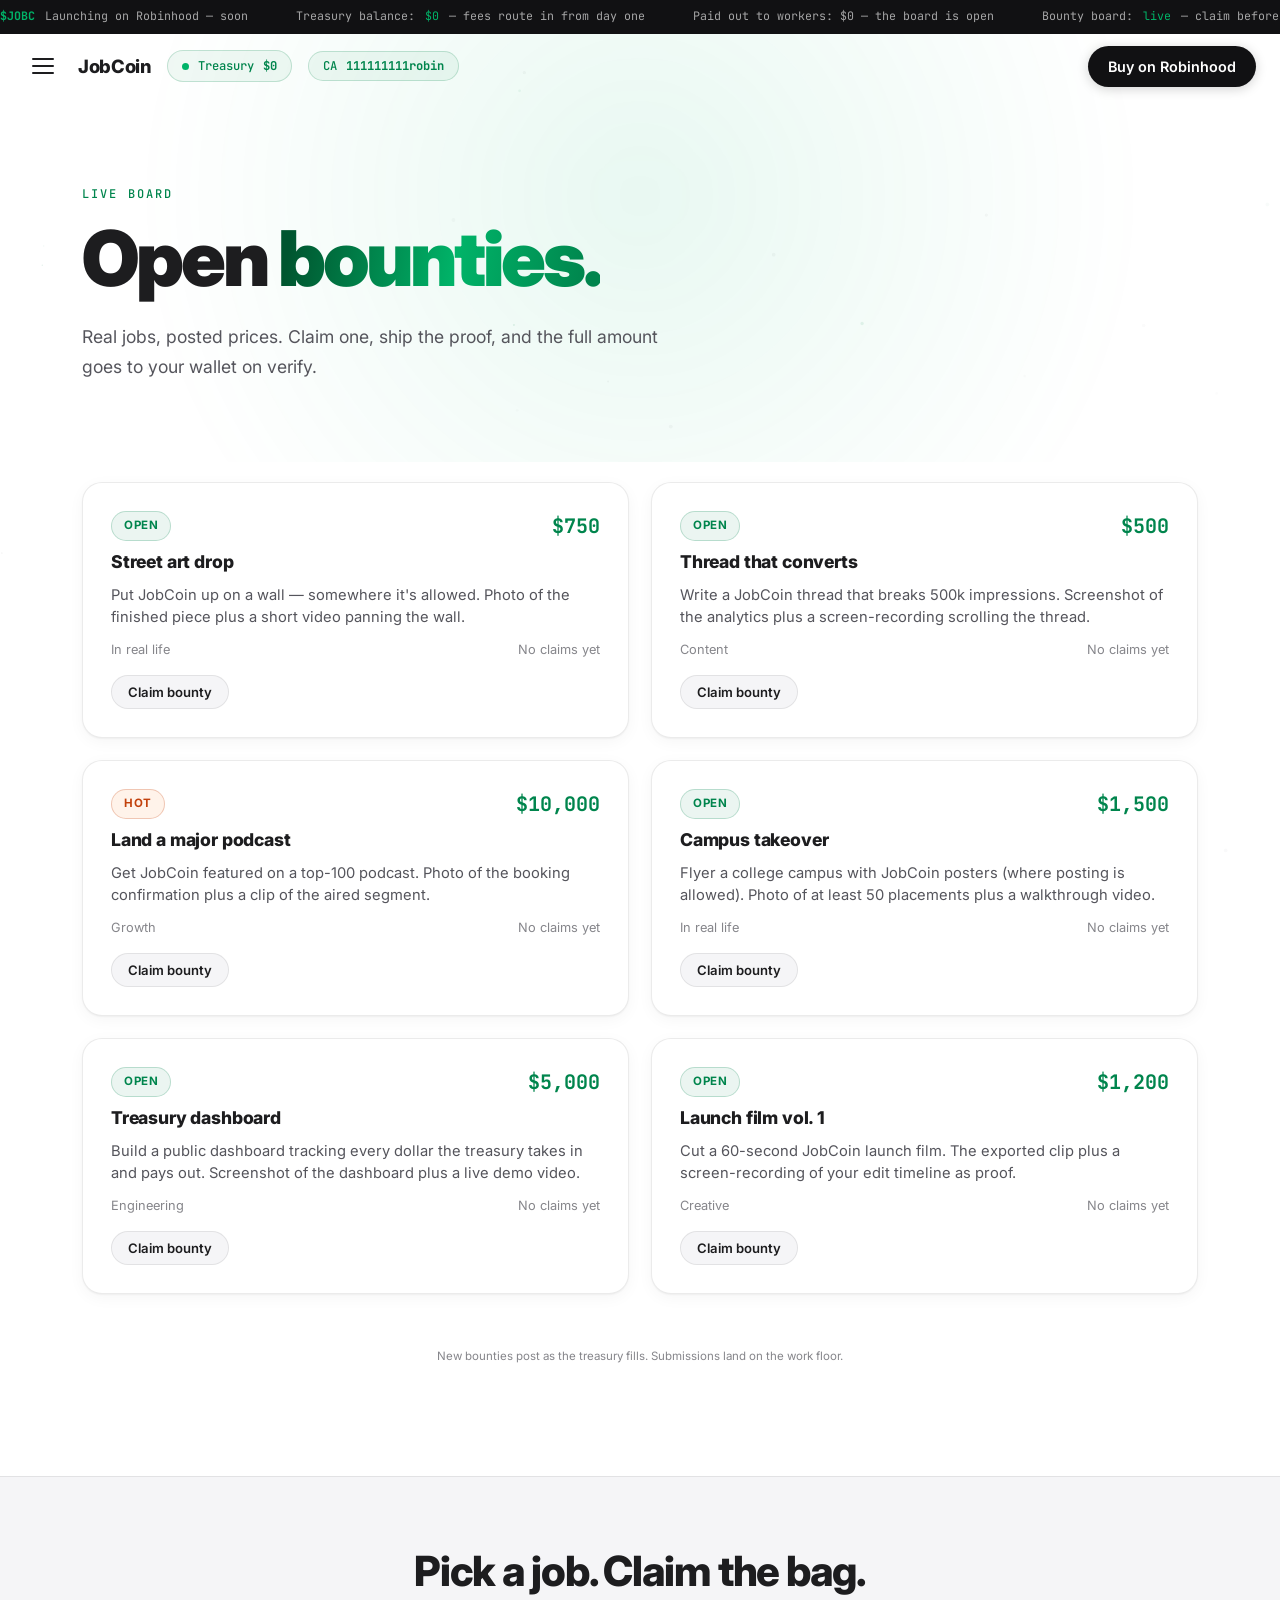
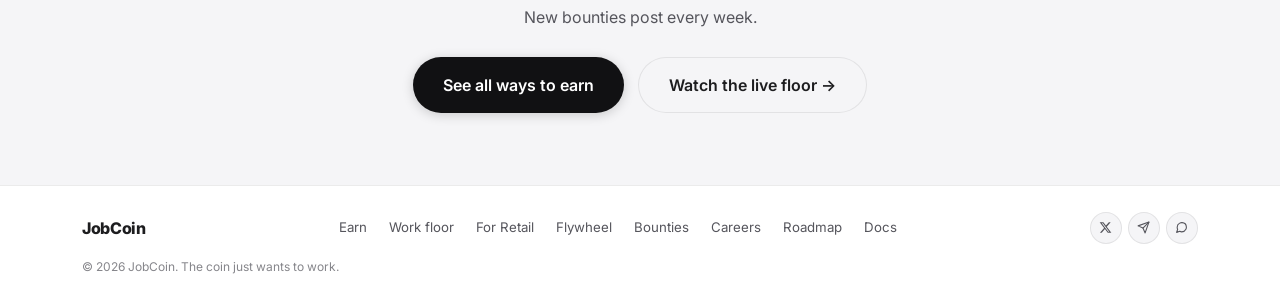
==== commit efe7b4cc: "Add CA pill next to treasury with click-to-copy Co-authored-by: Cursor <cursoragent@cursor.com>" ====
--- a/bounties.html
+++ b/bounties.html
@@ -26,6 +26,7 @@
         </button>
         <a href="index.html" class="nav-logo">JobCoin</a>
         <span class="treasury-pill"><span class="pulse-dot"></span>Treasury <strong>$0</strong></span>
+        <button class="treasury-pill ca-pill" type="button" title="Copy contract address">CA <strong>111111111robin</strong></button>
       </div>
       <div class="nav-actions">
         <a href="#" class="btn btn-primary" data-mock="robinhood">Buy on Robinhood</a>
--- a/css/style.css
+++ b/css/style.css
@@ -194,6 +194,15 @@
   font-weight: 500;
 }
 .treasury-pill strong { font-weight: 700; }
+
+.ca-pill {
+  cursor: pointer;
+  transition: background 0.2s ease, border-color 0.2s ease;
+}
+.ca-pill:hover {
+  background: rgba(0, 133, 77, 0.12);
+  border-color: rgba(0, 133, 77, 0.35);
+}
 
 .pulse-dot {
   width: 7px; height: 7px;
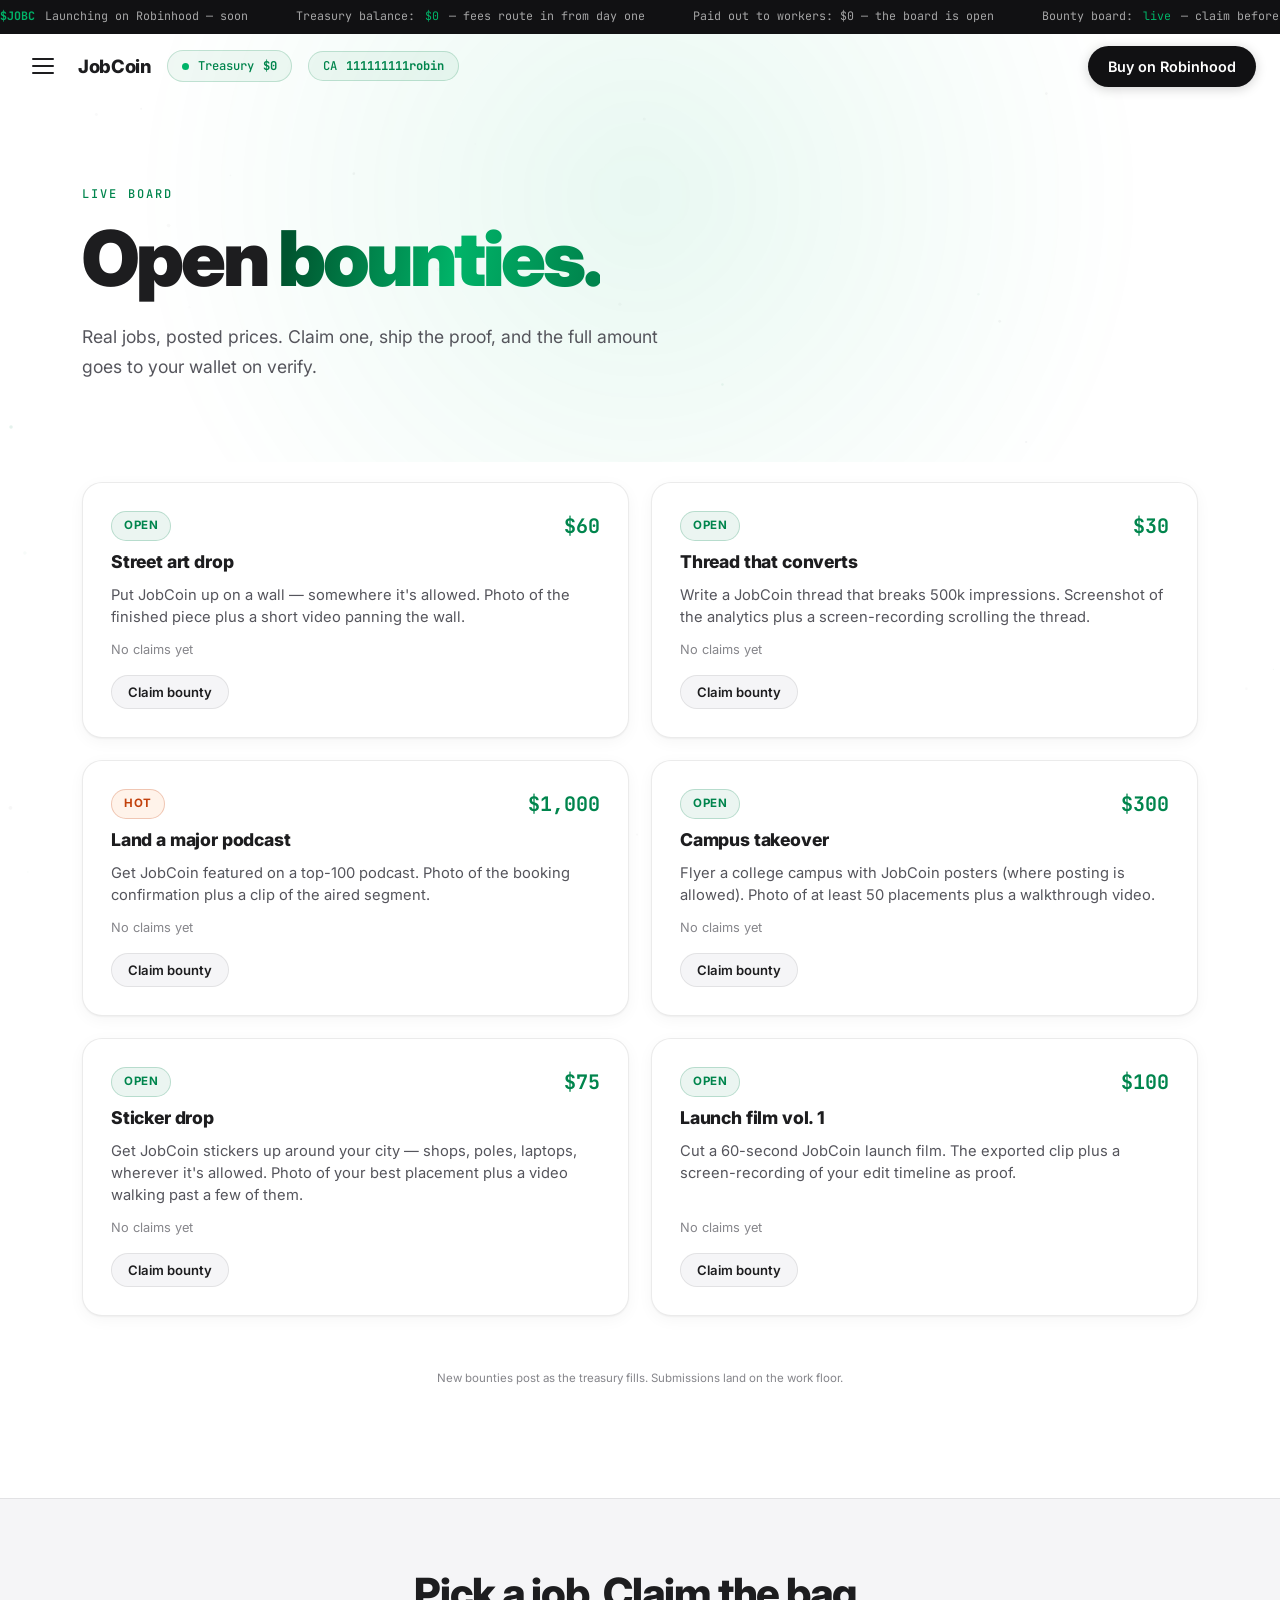
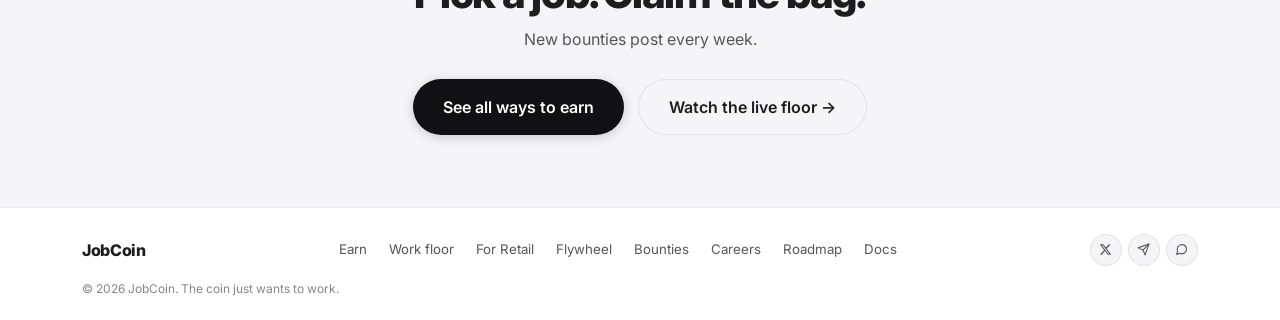
==== commit 67ae1056: "Realistic bounty payouts, remove category labels, swap treasury dashboard for sticker drop Co-author" ====
--- a/bounties.html
+++ b/bounties.html
@@ -88,103 +88,91 @@
         <div class="bounty tilt reveal">
           <div class="bounty-top">
             <span class="tag tag-live">Open</span>
-            <span class="bounty-pay">$750</span>
+            <span class="bounty-pay">$60</span>
           </div>
           <h4>Street art drop</h4>
           <p>Put JobCoin up on a wall — somewhere it's allowed. Photo of the finished piece plus a short video panning the wall.</p>
           <div class="bounty-meta">
-            <span>In real life</span>
             <span>No claims yet</span>
           </div>
           <button class="btn btn-secondary btn-sm claim-btn"
             data-title="Street art drop"
-            data-pay="$750"
-            data-type="In real life"
+            data-pay="$60"
             data-proof="Photo of the finished piece + a short video panning the wall.">Claim bounty</button>
         </div>
         <div class="bounty tilt reveal">
           <div class="bounty-top">
             <span class="tag tag-live">Open</span>
-            <span class="bounty-pay">$500</span>
+            <span class="bounty-pay">$30</span>
           </div>
           <h4>Thread that converts</h4>
           <p>Write a JobCoin thread that breaks 500k impressions. Screenshot of the analytics plus a screen-recording scrolling the thread.</p>
           <div class="bounty-meta">
-            <span>Content</span>
             <span>No claims yet</span>
           </div>
           <button class="btn btn-secondary btn-sm claim-btn"
             data-title="Thread that converts"
-            data-pay="$500"
-            data-type="Content"
+            data-pay="$30"
             data-proof="Screenshot of the analytics + a screen-recording scrolling the thread.">Claim bounty</button>
         </div>
         <div class="bounty tilt reveal">
           <div class="bounty-top">
             <span class="tag tag-hot">Hot</span>
-            <span class="bounty-pay">$10,000</span>
+            <span class="bounty-pay">$1,000</span>
           </div>
           <h4>Land a major podcast</h4>
           <p>Get JobCoin featured on a top-100 podcast. Photo of the booking confirmation plus a clip of the aired segment.</p>
           <div class="bounty-meta">
-            <span>Growth</span>
             <span>No claims yet</span>
           </div>
           <button class="btn btn-secondary btn-sm claim-btn"
             data-title="Land a major podcast"
-            data-pay="$10,000"
-            data-type="Growth"
+            data-pay="$1,000"
             data-proof="Photo of the booking confirmation + a clip of the aired segment.">Claim bounty</button>
         </div>
         <div class="bounty tilt reveal">
           <div class="bounty-top">
             <span class="tag tag-live">Open</span>
-            <span class="bounty-pay">$1,500</span>
+            <span class="bounty-pay">$300</span>
           </div>
           <h4>Campus takeover</h4>
           <p>Flyer a college campus with JobCoin posters (where posting is allowed). Photo of at least 50 placements plus a walkthrough video.</p>
           <div class="bounty-meta">
-            <span>In real life</span>
             <span>No claims yet</span>
           </div>
           <button class="btn btn-secondary btn-sm claim-btn"
             data-title="Campus takeover"
-            data-pay="$1,500"
-            data-type="In real life"
+            data-pay="$300"
             data-proof="Photo of at least 50 placements + a walkthrough video.">Claim bounty</button>
         </div>
         <div class="bounty tilt reveal">
           <div class="bounty-top">
             <span class="tag tag-live">Open</span>
-            <span class="bounty-pay">$5,000</span>
-          </div>
-          <h4>Treasury dashboard</h4>
-          <p>Build a public dashboard tracking every dollar the treasury takes in and pays out. Screenshot of the dashboard plus a live demo video.</p>
-          <div class="bounty-meta">
-            <span>Engineering</span>
-            <span>No claims yet</span>
-          </div>
-          <button class="btn btn-secondary btn-sm claim-btn"
-            data-title="Treasury dashboard"
-            data-pay="$5,000"
-            data-type="Engineering"
-            data-proof="Screenshot of the dashboard + a live demo video.">Claim bounty</button>
-        </div>
-        <div class="bounty tilt reveal">
-          <div class="bounty-top">
-            <span class="tag tag-live">Open</span>
-            <span class="bounty-pay">$1,200</span>
+            <span class="bounty-pay">$75</span>
+          </div>
+          <h4>Sticker drop</h4>
+          <p>Get JobCoin stickers up around your city — shops, poles, laptops, wherever it's allowed. Photo of your best placement plus a video walking past a few of them.</p>
+          <div class="bounty-meta">
+            <span>No claims yet</span>
+          </div>
+          <button class="btn btn-secondary btn-sm claim-btn"
+            data-title="Sticker drop"
+            data-pay="$75"
+            data-proof="Photo of your best placement + a video walking past a few of them.">Claim bounty</button>
+        </div>
+        <div class="bounty tilt reveal">
+          <div class="bounty-top">
+            <span class="tag tag-live">Open</span>
+            <span class="bounty-pay">$100</span>
           </div>
           <h4>Launch film vol. 1</h4>
           <p>Cut a 60-second JobCoin launch film. The exported clip plus a screen-recording of your edit timeline as proof.</p>
           <div class="bounty-meta">
-            <span>Creative</span>
             <span>No claims yet</span>
           </div>
           <button class="btn btn-secondary btn-sm claim-btn"
             data-title="Launch film vol. 1"
-            data-pay="$1,200"
-            data-type="Creative"
+            data-pay="$100"
             data-proof="The exported clip + a screen-recording of your edit timeline.">Claim bounty</button>
         </div>
       </div>
@@ -238,7 +226,7 @@
   <div class="modal-overlay" id="wiz-overlay">
     <div class="modal" role="dialog" aria-modal="true">
       <div class="modal-head">
-        <div class="modal-title"><b id="wiz-bounty-name">Bounty</b><span id="wiz-type">Type</span></div>
+        <div class="modal-title"><b id="wiz-bounty-name">Bounty</b><span id="wiz-type">Open bounty</span></div>
         <button class="modal-close" id="wiz-close" aria-label="Close">&times;</button>
       </div>
       <div class="wiz-progress"><i class="on"></i><i></i><i></i><i></i><i></i></div>
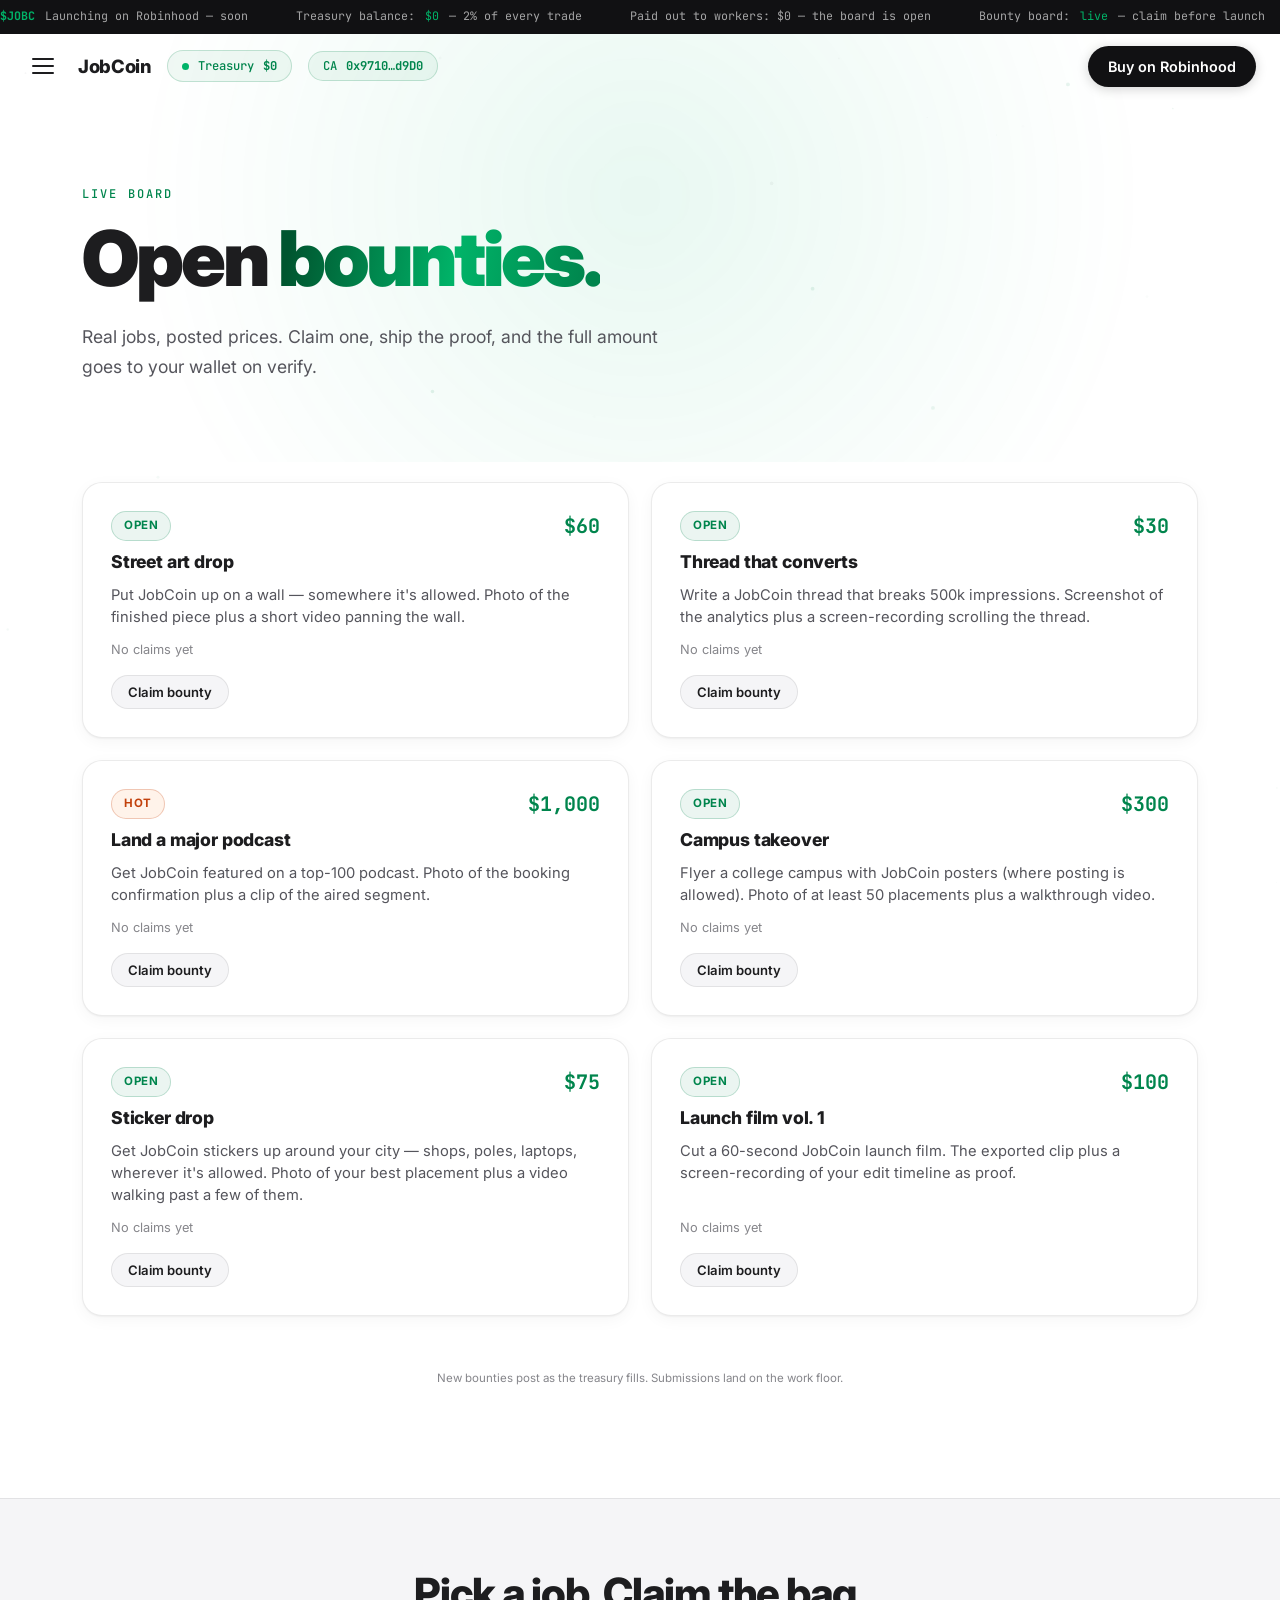
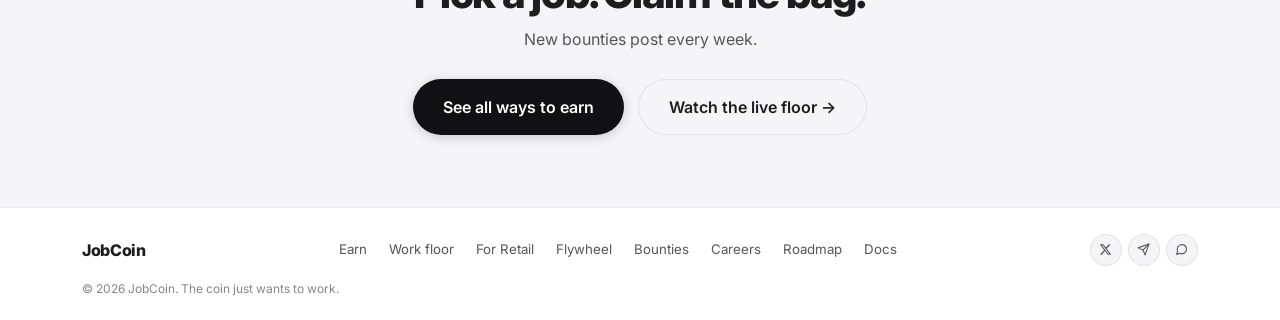
==== commit 5d209f96: "Real contract address + live treasury balance from pons creator fees Co-authored-by: Cursor <cursora" ====
--- a/bounties.html
+++ b/bounties.html
@@ -25,8 +25,8 @@
           <span></span><span></span><span></span>
         </button>
         <a href="index.html" class="nav-logo">JobCoin</a>
-        <span class="treasury-pill"><span class="pulse-dot"></span>Treasury <strong>$0</strong></span>
-        <button class="treasury-pill ca-pill" type="button" title="Copy contract address">CA <strong>111111111robin</strong></button>
+        <span class="treasury-pill"><span class="pulse-dot"></span>Treasury <strong class="js-treasury">$0</strong></span>
+        <button class="treasury-pill ca-pill" type="button" title="Copy contract address" data-ca="0x9710a317E27ddD7E9fA431840ca4D9f7105dd9D0">CA <strong>0x9710…d9D0</strong></button>
       </div>
       <div class="nav-actions">
         <a href="#" class="btn btn-primary" data-mock="robinhood">Buy on Robinhood</a>
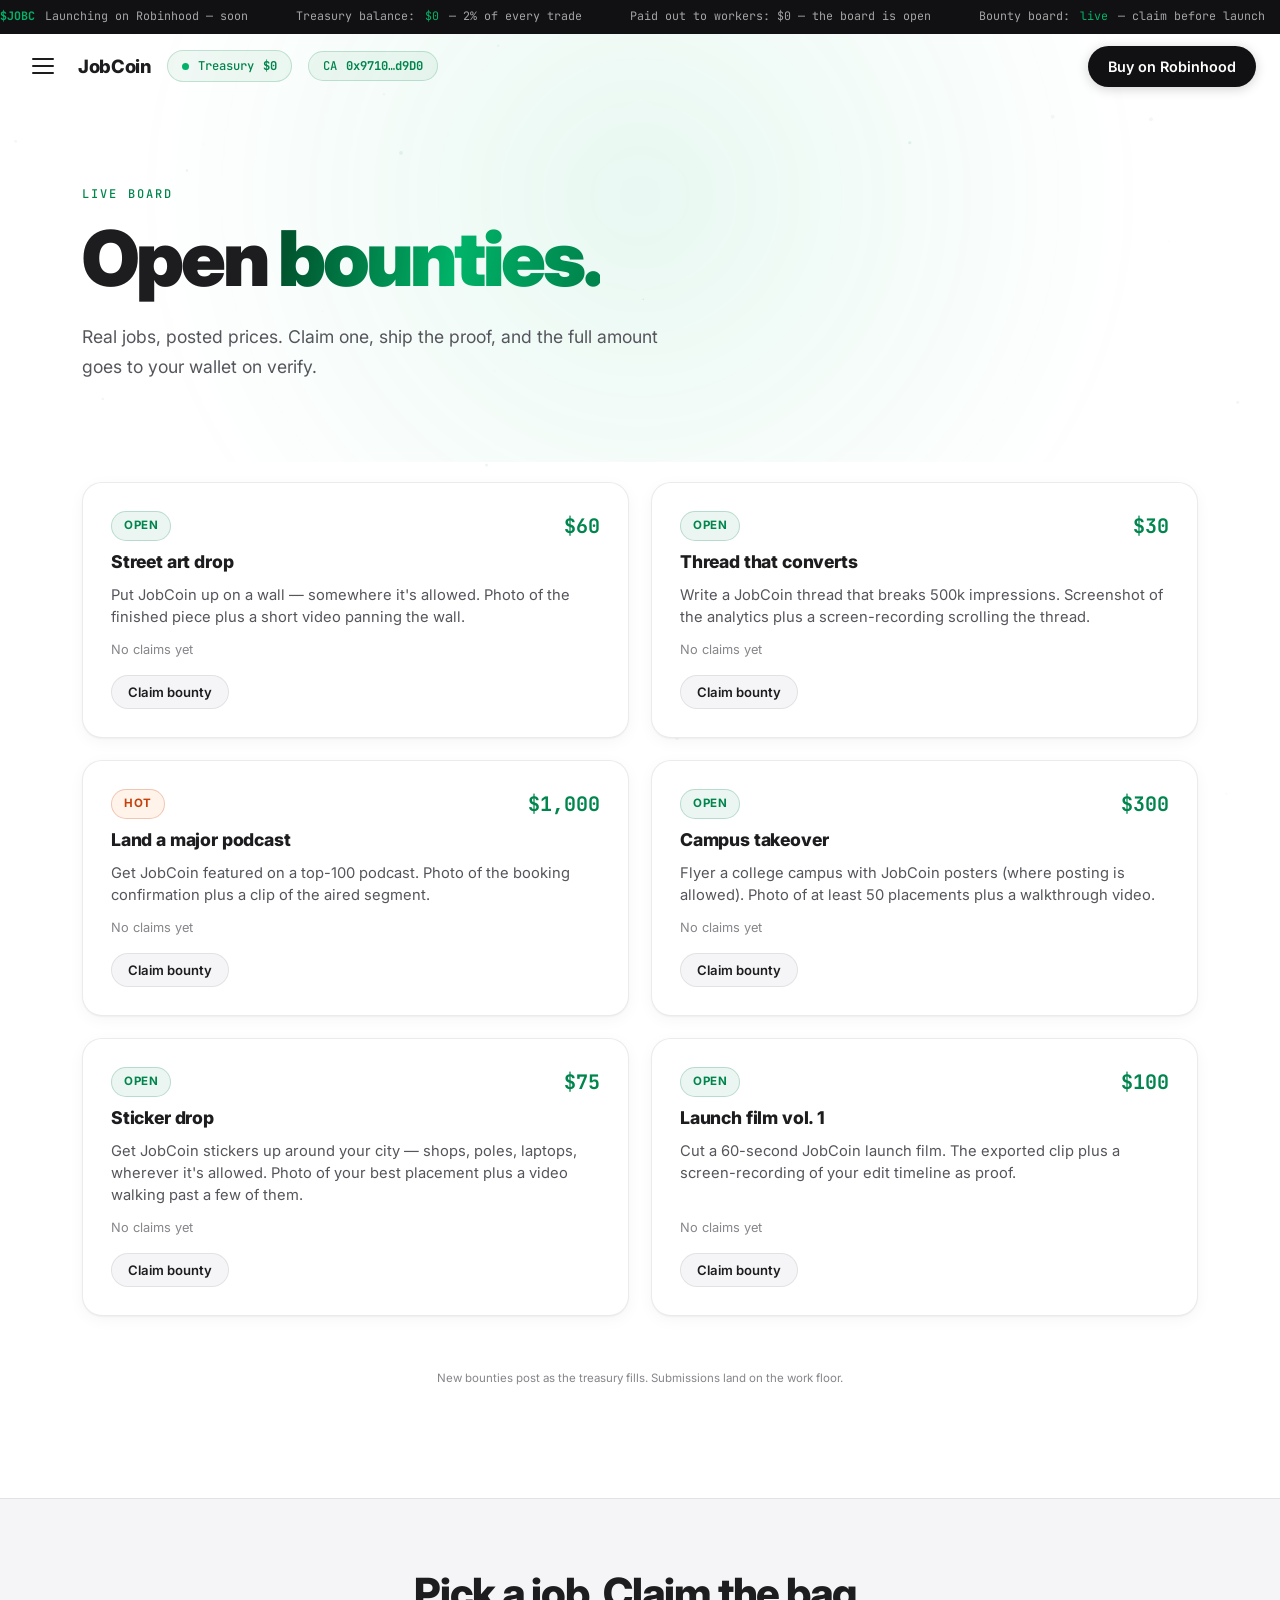
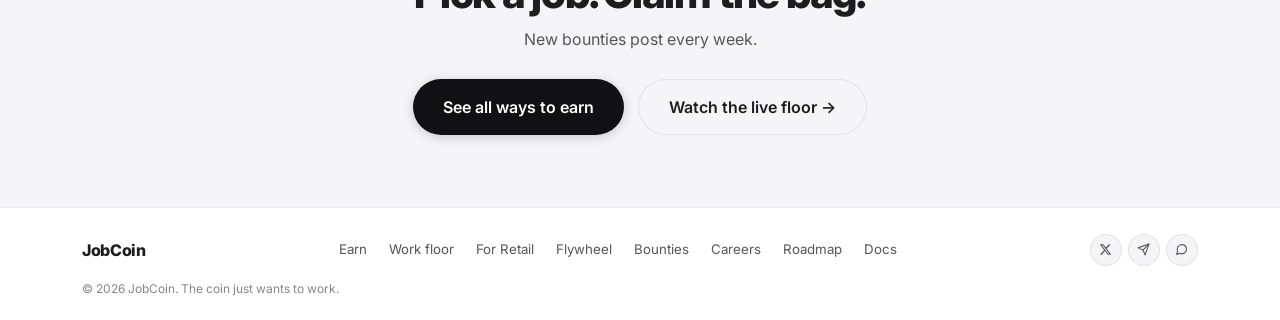
==== commit 011f3cf7: "Buy buttons link to pons launchpad Co-authored-by: Cursor <cursoragent@cursor.com>" ====
--- a/bounties.html
+++ b/bounties.html
@@ -29,7 +29,7 @@
         <button class="treasury-pill ca-pill" type="button" title="Copy contract address" data-ca="0x9710a317E27ddD7E9fA431840ca4D9f7105dd9D0">CA <strong>0x9710…d9D0</strong></button>
       </div>
       <div class="nav-actions">
-        <a href="#" class="btn btn-primary" data-mock="robinhood">Buy on Robinhood</a>
+        <a href="https://www.ponsfamily.com/launchpad/0x9710a317e27ddd7e9fa431840ca4d9f7105dd9d0" target="_blank" rel="noopener" class="btn btn-primary">Buy on Robinhood</a>
       </div>
     </div>
   </header>
@@ -52,7 +52,7 @@
       <a href="docs.html">Docs</a>
     </nav>
     <div class="sidebar-foot">
-      <a href="#" class="btn btn-primary" data-mock="robinhood">Buy JobCoin</a>
+      <a href="https://www.ponsfamily.com/launchpad/0x9710a317e27ddd7e9fa431840ca4d9f7105dd9d0" target="_blank" rel="noopener" class="btn btn-primary">Buy JobCoin</a>
       <div class="footer-social">
         <a href="https://x.com/jobcoinonrh?s=11" target="_blank" rel="noopener" aria-label="X">
           <svg width="13" height="13" viewBox="0 0 24 24" fill="currentColor"><path d="M18.244 2.25h3.308l-7.227 8.26 8.502 11.24H16.17l-5.214-6.817L4.99 21.75H1.68l7.73-8.835L1.254 2.25H8.08l4.713 6.231zm-1.161 17.52h1.833L7.084 4.126H5.117z"/></svg>
